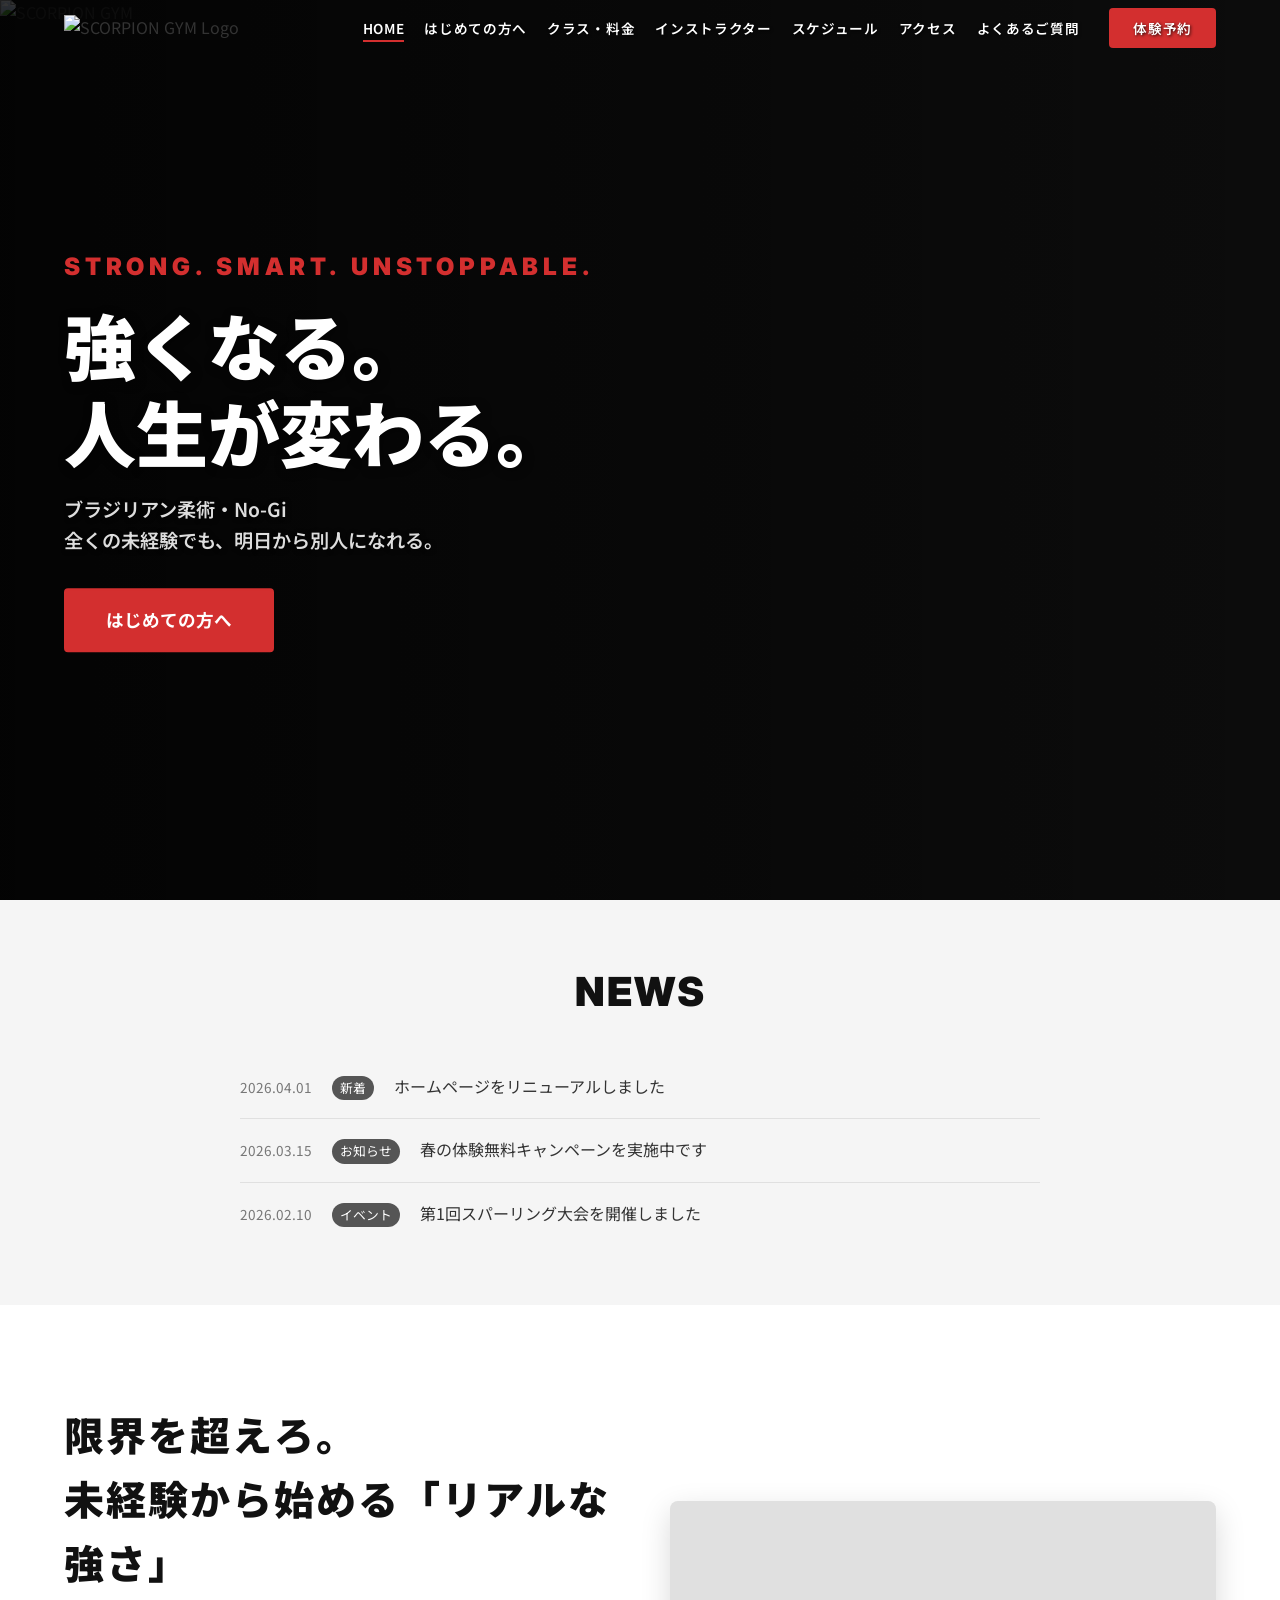
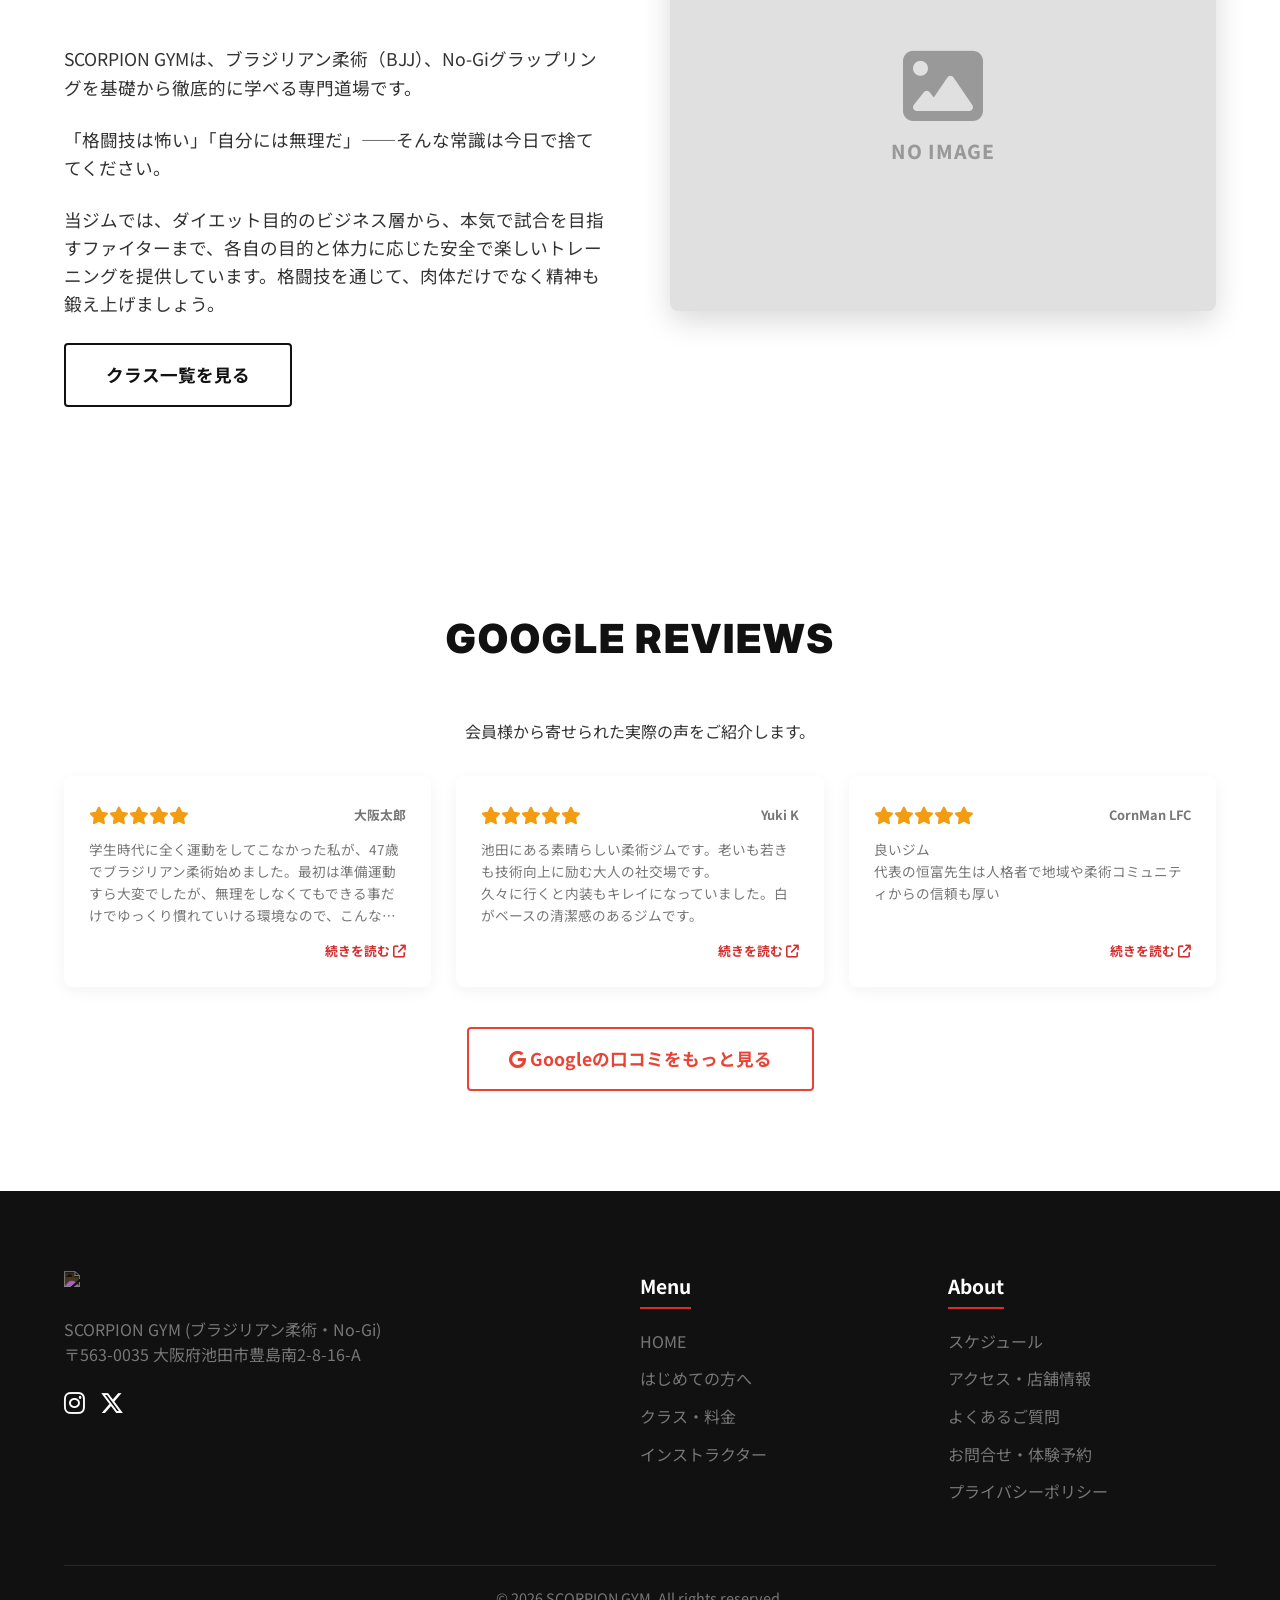
==== index.html @ a5cd8b43 "Add files via upload" ====
<!DOCTYPE html>
<html lang="ja">
<head>
  <meta charset="UTF-8">
  <meta name="viewport" content="width=device-width, initial-scale=1.0">
  <title>SCORPION GYM | 柔術・MMAジム</title>
  <meta name="description" content="強くなる、人生が変わる。ブラジリアン柔術、No-Giを基礎から学べる「SCORPION GYM」。初心者からプロ志望まで個人の目標に合わせて指導します。">
  <link rel="stylesheet" href="https://cdnjs.cloudflare.com/ajax/libs/font-awesome/6.4.0/css/all.min.css">
  <link rel="preconnect" href="https://fonts.googleapis.com">
  <link rel="preconnect" href="https://fonts.gstatic.com" crossorigin>
  <link href="https://fonts.googleapis.com/css2?family=Inter:wght@400;600;800;900&family=Noto+Sans+JP:wght@400;600;700;900&display=swap" rel="stylesheet">
  <link rel="stylesheet" href="css/style.css">
  <link rel="icon" type="image/png" href="assets/images/0405.png">
  <script type="application/ld+json">
    {
      "@context": "https://schema.org",
      "@type": "SportsActivityLocation",
      "name": "SCORPION GYM (ブラジリアン柔術・No-Gi)",
      "image": "https://example.com/assets/images/s-gym_logo.png",
      "address": {
        "@type": "PostalAddress",
        "streetAddress": "サンプル区格闘町1-2-3",
        "addressLocality": "東京",
        "addressRegion": "東京都",
        "postalCode": "100-0000",
        "addressCountry": "JP"
      },
      "telephone": "03-0000-0000",
      "url": "https://example.com"
    }
  </script>
</head>
<body>
  <div class="site-wrapper">
  <!-- Header -->
  <header class="header">
    <div class="header-inner">
      <div class="logo">
        <a href="index.html">
          <img src="assets/images/s-gym_logo.png" alt="SCORPION GYM Logo" width="180" decoding="async">
        </a>
      </div>
      
      <!-- Hamburger Menu for Mobile -->
      <button class="menu-btn" id="menu-btn" aria-label="Menu">
        <span></span>
        <span></span>
        <span></span>
      </button>

      <nav class="nav" id="global-nav">
        <ul>
          <li><a href="index.html" class="active">HOME</a></li>
          <li><a href="beginners.html">はじめての方へ</a></li>
          <li><a href="pricing.html">クラス・料金</a></li>
          <li><a href="instructors.html">インストラクター</a></li>
          <li><a href="schedule.html">スケジュール</a></li>
          <li><a href="access.html">アクセス</a></li>
          <li><a href="faq.html">よくあるご質問</a></li>
        </ul>
        <div class="nav-cta">
          <a href="contact.html" class="nav-btn">体験予約</a>
        </div>
      </nav>
    </div>
  </header>

  <main>
    <!-- Photo Slideshow MV Section -->
    <section class="video-mv">
      <div class="video-container slideshow-container" id="hero-slideshow">
        <!-- Desktop slides (5628→5629→5630) -->
        <div class="slide slide-desktop active" data-group="desktop"><img src="assets/images/IMG_5628.jpg" alt="SCORPION GYM" style="object-position: center center;"></div>
        <div class="slide slide-desktop" data-group="desktop"><img src="assets/images/IMG_5629.jpg" alt="SCORPION GYM" style="object-position: center center;"></div>
        <div class="slide slide-desktop" data-group="desktop"><img src="assets/images/IMG_5630.jpg" alt="SCORPION GYM" style="object-position: center 15%;"></div>
        <!-- Mobile slides (5623→5627→5631) -->
        <div class="slide slide-mobile" data-group="mobile" style="display:none;"><img src="assets/images/IMG_5623.jpg" alt="SCORPION GYM" style="object-position: 40% 10%;"></div>
        <div class="slide slide-mobile" data-group="mobile" style="display:none;"><img src="assets/images/IMG_5627.jpg" alt="SCORPION GYM" style="object-position: 25% center;"></div>
        <div class="slide slide-mobile" data-group="mobile" style="display:none;"><img src="assets/images/IMG_5631.jpg" alt="SCORPION GYM" style="object-position: center center;"></div>
        <div class="video-overlay"></div>
      </div>
      <div class="mv-content">
        <h1 class="catch-copy">
          <span class="en-catch">STRONG. SMART. UNSTOPPABLE.</span>
          <span class="ja-catch">強くなる。<br>人生が変わる。</span>
        </h1>
        <p class="mv-sub">ブラジリアン柔術・No-Gi<br>全くの未経験でも、明日から別人になれる。</p>
        <a href="beginners.html" class="btn btn-primary mt-4">はじめての方へ</a>
      </div>
    </section>

    <!-- NEWS Section -->
    <section class="section bg-light" style="padding: 60px 0;">
      <div class="container">
        <h2 class="section-title" style="margin-bottom: 2rem;">NEWS</h2>
        <ul style="list-style:none; padding:0; margin:0; max-width:800px; margin:0 auto;">
          <li style="display:flex; gap:20px; align-items:baseline; padding:18px 0; border-bottom:1px solid #e0e0e0;">
            <span style="font-size:0.85rem; color:var(--text-light); white-space:nowrap;">2026.04.01</span>
            <span style="font-size:0.8rem; background:#555; color:#fff; padding:2px 8px; border-radius:20px; white-space:nowrap;">新着</span>
            <span style="font-size:1rem;">ホームページをリニューアルしました</span>
          </li>
          <li style="display:flex; gap:20px; align-items:baseline; padding:18px 0; border-bottom:1px solid #e0e0e0;">
            <span style="font-size:0.85rem; color:var(--text-light); white-space:nowrap;">2026.03.15</span>
            <span style="font-size:0.8rem; background:#555; color:#fff; padding:2px 8px; border-radius:20px; white-space:nowrap;">お知らせ</span>
            <span style="font-size:1rem;">春の体験無料キャンペーンを実施中です</span>
          </li>
          <li style="display:flex; gap:20px; align-items:baseline; padding:18px 0;">
            <span style="font-size:0.85rem; color:var(--text-light); white-space:nowrap;">2026.02.10</span>
            <span style="font-size:0.8rem; background:#555; color:#fff; padding:2px 8px; border-radius:20px; white-space:nowrap;">イベント</span>
            <span style="font-size:1rem;">第1回スパーリング大会を開催しました</span>
          </li>
        </ul>
      </div>
    </section>

    <!-- Concept Intro -->
    <section class="section concept-section">
      <div class="container fade-in">
        <div class="concept-grid">
          <div class="concept-text">
            <h2 class="section-title left-align">限界を超えろ。<br>未経験から始める「リアルな強さ」</h2>
            <p>SCORPION GYMは、ブラジリアン柔術（BJJ）、No-Giグラップリングを基礎から徹底的に学べる専門道場です。</p>
            <p>「格闘技は怖い」「自分には無理だ」——そんな常識は今日で捨ててください。</p>
            <p>当ジムでは、ダイエット目的のビジネス層から、本気で試合を目指すファイターまで、各自の目的と体力に応じた安全で楽しいトレーニングを提供しています。格闘技を通じて、肉体だけでなく精神も鍛え上げましょう。</p>
            <a href="pricing.html" class="btn btn-outline">クラス一覧を見る</a>
          </div>
          <div class="concept-image" style="background: #e0e0e0; display:flex; align-items:center; justify-content:center; border-radius:8px; box-shadow: 0 10px 30px rgba(0,0,0,0.15); aspect-ratio: 4/3; width: 100%;">
            <div style="text-align: center; color: #999;">
              <i class="fa-solid fa-image" style="font-size: 5rem; margin-bottom: 10px;"></i>
              <div style="font-weight: 800; font-size: 1.2rem; letter-spacing: 1px;">NO IMAGE</div>
            </div>
          </div>
        </div>
      </div>
    </section>

    <!-- Google Reviews Section -->
    <section class="section reviews-section">
      <div class="container">
        <h2 class="section-title">Google Reviews</h2>
        <p class="text-center mb-4">会員様から寄せられた実際の声をご紹介します。</p>
        <div class="concept-grid" style="grid-template-columns: repeat(auto-fit, minmax(min(100%, 300px), 1fr)); gap: 25px; align-items: stretch;">
          <!-- Review 1 -->
          <a href="https://maps.app.goo.gl/jAo8jnWEx617fCaH7" target="_blank" style="text-decoration:none; color:inherit; display:block; transition:transform 0.3s;" onmouseover="this.style.transform='translateY(-5px)'" onmouseout="this.style.transform='translateY(0)'">
            <div style="background:var(--white); padding:25px; border-radius:8px; box-shadow:0 4px 15px rgba(0,0,0,0.05); text-align:left; display:flex; flex-direction:column; height:100%; box-sizing:border-box;">
              <div style="display:flex; justify-content:space-between; align-items:center; margin-bottom:10px;">
                <div style="color:#f39c12; font-size:1.1rem;"><i class="fa-solid fa-star"></i><i class="fa-solid fa-star"></i><i class="fa-solid fa-star"></i><i class="fa-solid fa-star"></i><i class="fa-solid fa-star"></i></div>
                <div style="font-size:0.8rem; color:var(--text-light); font-weight:bold;">大阪太郎</div>
              </div>
              <p style="font-size:0.85rem; color:var(--text-light); line-height:1.6; flex-grow:1; display:-webkit-box; -webkit-line-clamp:4; -webkit-box-orient:vertical; overflow:hidden;">学生時代に全く運動をしてこなかった私が、47歳でブラジリアン柔術始めました。最初は準備運動すら大変でしたが、無理をしなくてもできる事だけでゆっくり慣れていける環境なので、こんな私でも今では練習回数100回を超えました。<br>格闘技ジムなのに代表も先生も気さくで怖いと感じる事が無かったし、人見知りの私は先輩会員さんが話しかけてくれるのが本当に嬉しいです。<br>今では体脂肪率21%→14%と体型も変わってきたのを実感してます。家から無理なく通える距離にお住まいなら本当におすすめします。</p>
              <div style="font-size:0.8rem; color:var(--primary); font-weight:bold; margin-top:15px; text-align:right;">続きを読む <i class="fa-solid fa-arrow-up-right-from-square"></i></div>
            </div>
          </a>
          <!-- Review 2 -->
          <a href="https://maps.app.goo.gl/9hp6faAi1ZvsUs576" target="_blank" style="text-decoration:none; color:inherit; display:block; transition:transform 0.3s;" onmouseover="this.style.transform='translateY(-5px)'" onmouseout="this.style.transform='translateY(0)'">
            <div style="background:var(--white); padding:25px; border-radius:8px; box-shadow:0 4px 15px rgba(0,0,0,0.05); text-align:left; display:flex; flex-direction:column; height:100%; box-sizing:border-box;">
              <div style="display:flex; justify-content:space-between; align-items:center; margin-bottom:10px;">
                <div style="color:#f39c12; font-size:1.1rem;"><i class="fa-solid fa-star"></i><i class="fa-solid fa-star"></i><i class="fa-solid fa-star"></i><i class="fa-solid fa-star"></i><i class="fa-solid fa-star"></i></div>
                <div style="font-size:0.8rem; color:var(--text-light); font-weight:bold;">Yuki K</div>
              </div>
              <p style="font-size:0.85rem; color:var(--text-light); line-height:1.6; flex-grow:1; display:-webkit-box; -webkit-line-clamp:4; -webkit-box-orient:vertical; overflow:hidden;">池田にある素晴らしい柔術ジムです。老いも若きも技術向上に励む大人の社交場です。<br>久々に行くと内装もキレイになっていました。白がベースの清潔感のあるジムです。</p>
              <div style="font-size:0.8rem; color:var(--primary); font-weight:bold; margin-top:15px; text-align:right;">続きを読む <i class="fa-solid fa-arrow-up-right-from-square"></i></div>
            </div>
          </a>
          <!-- Review 3 -->
          <a href="https://maps.app.goo.gl/uZrKiVzerCdT4aRe8" target="_blank" style="text-decoration:none; color:inherit; display:block; transition:transform 0.3s;" onmouseover="this.style.transform='translateY(-5px)'" onmouseout="this.style.transform='translateY(0)'">
            <div style="background:var(--white); padding:25px; border-radius:8px; box-shadow:0 4px 15px rgba(0,0,0,0.05); text-align:left; display:flex; flex-direction:column; height:100%; box-sizing:border-box;">
              <div style="display:flex; justify-content:space-between; align-items:center; margin-bottom:10px;">
                <div style="color:#f39c12; font-size:1.1rem;"><i class="fa-solid fa-star"></i><i class="fa-solid fa-star"></i><i class="fa-solid fa-star"></i><i class="fa-solid fa-star"></i><i class="fa-solid fa-star"></i></div>
                <div style="font-size:0.8rem; color:var(--text-light); font-weight:bold;">CornMan LFC</div>
              </div>
              <p style="font-size:0.85rem; color:var(--text-light); line-height:1.6; flex-grow:1; display:-webkit-box; -webkit-line-clamp:4; -webkit-box-orient:vertical; overflow:hidden;">良いジム<br>代表の恒富先生は人格者で地域や柔術コミュニティからの信頼も厚い</p>
              <div style="font-size:0.8rem; color:var(--primary); font-weight:bold; margin-top:15px; text-align:right;">続きを読む <i class="fa-solid fa-arrow-up-right-from-square"></i></div>
            </div>
          </a>
        </div>
        <div class="text-center" style="margin-top:40px;">
          <a href="https://www.google.com/maps/place/%E3%82%B9%E3%82%B3%E3%83%BC%E3%83%94%E3%82%AA%E3%83%B3%E3%82%B8%E3%83%A0+%E3%83%96%E3%83%A9%E3%82%B8%E3%83%AA%E3%82%A2%E3%83%B3%E6%9F%94%E8%A1%93/@34.8036964,135.44088,14.5z/data=!4m8!3m7!1s0x6000f0ed6f7a8f17:0x86854675d44d7da8!8m2!3d34.8029753!4d135.4294736!9m1!1b1!16s%2Fg%2F11c58s69gn?entry=ttu&g_ep=EgoyMDI2MDQwMS4wIKXMDSoASAFQAw%3D%3D" target="_blank" class="btn btn-outline" style="border-color:#ea4335; color:#ea4335;">
            <i class="fa-brands fa-google"></i> Googleの口コミをもっと見る
          </a>
        </div>
      </div>
    </section>

  </main>

  <!-- Sticky CTA (Mobile Default, visible on scroll) -->
  <div class="sticky-cta" id="sticky-cta">
    <a href="https://lin.ee/NJgvO7W" class="cta-btn btn-line"><i class="fa-brands fa-line"></i> LINE相談</a>
    <a href="contact.html#reserve" class="cta-btn btn-reserve"><i class="fa-regular fa-calendar-check"></i> 体験予約</a>
  </div>

  <footer class="footer">
    <div class="container">
      <div class="footer-grid">
        <div class="footer-info">
          <img src="assets/images/s-gym_logo.png" alt="SCORPION GYM" width="250" class="footer-logo">
          <p>SCORPION GYM (ブラジリアン柔術・No-Gi)<br>〒563-0035 大阪府池田市豊島南2-8-16-A</p>
          <div class="sns-links">
            <a href="https://www.instagram.com/scorpion_gym" target="_blank"><i class="fa-brands fa-instagram"></i></a>
            <a href="#"><i class="fa-brands fa-x-twitter"></i></a>
          </div>
        </div>
        <div class="footer-links">
          <h3>Menu</h3>
          <ul>
            <li><a href="index.html">HOME</a></li>
            <li><a href="beginners.html">はじめての方へ</a></li>
            <li><a href="pricing.html">クラス・料金</a></li>
            <li><a href="instructors.html">インストラクター</a></li>
          </ul>
        </div>
        <div class="footer-links">
          <h3>About</h3>
          <ul>
            <li><a href="schedule.html">スケジュール</a></li>
            <li><a href="access.html">アクセス・店舗情報</a></li>
            <li><a href="faq.html">よくあるご質問</a></li>
            <li><a href="contact.html">お問合せ・体験予約</a></li>
            <li><a href="privacy.html">プライバシーポリシー</a></li>
          </ul>
        </div>
      </div>
      <div class="footer-bottom">
        <p>&copy; 2026 SCORPION GYM. All rights reserved.</p>
      </div>
    </div>
  </footer>
  </div><!-- end site-wrapper -->

  <script src="js/script.js"></script>
</body>
</html>
---- css/style.css ----
:root {
  --primary: #d32f2f; /* Deep Red for MMA/Combative vibe */
  --black: #111111;
  --dark-gray: #222222;
  --white: #ffffff;
  --gray: #f5f5f5;
  --text: #333333;
  --text-light: #777777;
  --font-base: 'Noto Sans JP', 'Inter', sans-serif;
  --font-heading: 'Inter', 'Noto Sans JP', sans-serif;
  --overlay-dark: rgba(17, 17, 17, 0.7);
  --header-height: 80px;
}

html, body {
  overflow-x: hidden;
  width: 100%;
  -webkit-text-size-adjust: 100%;
}

*, *::before, *::after {
  box-sizing: border-box;
}

body, h1, h2, h3, h4, p, ul, li, figure {
  margin: 0;
  padding: 0;
}

body {
  font-family: var(--font-base);
  color: var(--text);
  background-color: var(--white);
  line-height: 1.6;
  overflow-x: hidden;
}

ul { list-style: none; }
a { text-decoration: none; color: inherit; transition: color 0.3s ease; }

img, video {
  max-width: 100%;
  height: auto;
  display: block;
}

.container {
  width: 90%;
  max-width: 1200px;
  margin: 0 auto;
}

.section {
  padding: 100px 0;
}

.bg-light { background-color: var(--gray); }
.bg-dark { background-color: var(--black); color: var(--white); }

.text-center { text-align: center; }
.mb-4 { margin-bottom: 2rem; }
.mt-4 { margin-top: 2rem; }

.section-title {
  text-align: center;
  font-family: var(--font-heading);
  font-size: clamp(2rem, 4vw, 2.5rem);
  font-weight: 900;
  letter-spacing: 0.05em;
  margin-bottom: 3rem;
  text-transform: uppercase;
  color: var(--black);
}

.section-title.left-align { text-align: left; }
.bg-dark .section-title { color: var(--white); }

/* Buttons */
.btn {
  display: inline-block;
  padding: 16px 40px;
  font-weight: 700;
  border-radius: 4px;
  text-align: center;
  cursor: pointer;
  transition: all 0.3s ease;
  font-size: 1.1rem;
}

.btn-primary {
  background-color: var(--primary);
  color: var(--white);
  border: 2px solid var(--primary);
}
.btn-primary:hover {
  background-color: transparent;
  color: var(--primary);
}

.btn-outline {
  background-color: transparent;
  color: var(--black);
  border: 2px solid var(--black);
}
.btn-outline:hover {
  background-color: var(--black);
  color: var(--white);
}

/* Header & Navigation */
.header {
  position: fixed;
  top: 0;
  left: 0;
  width: 100%;
  z-index: 1000;
  transition: background-color 0.4s ease, padding 0.4s ease;
  padding: 15px 0;
}

.header.scrolled {
  background-color: rgba(17, 17, 17, 0.95);
  backdrop-filter: blur(10px);
  padding: 10px 0;
  border-bottom: 1px solid rgba(255,255,255,0.1);
}

.header-inner {
  display: flex;
  justify-content: space-between;
  align-items: center;
  width: 90%;
  max-width: 1400px;
  margin: 0 auto;
}

/* Base Nav (Desktop) */
.nav {
  display: flex;
  align-items: center;
  gap: 30px;
}

.nav ul {
  display: flex;
  gap: 20px;
  align-items: center;
}

.nav a {
  color: var(--white);
  font-weight: 600;
  font-size: 0.85rem;
  letter-spacing: 0.05em;
  position: relative;
}

.nav a::after {
  content: '';
  position: absolute;
  left: 0;
  bottom: -4px;
  width: 0%;
  height: 2px;
  background-color: var(--primary);
  transition: width 0.3s ease;
}

.nav a:hover::after, .nav a.active::after {
  width: 100%;
}

.header:not(.scrolled) .nav a {
  text-shadow: 1px 1px 3px rgba(0,0,0,0.8);
}

.nav-btn {
  background-color: var(--primary);
  color: var(--white) !important;
  padding: 10px 24px;
  border-radius: 4px;
  font-weight: 700;
  transition: background-color 0.3s ease;
}
.nav-btn:hover { background-color: #b71c1c; }
.nav-btn::after { display: none !important; }

/* Hamburger Menu styles for mobile */
.menu-btn {
  display: none;
  background: none;
  border: none;
  cursor: pointer;
  width: 30px;
  height: 20px;
  position: relative;
  z-index: 1010;
  flex-shrink: 0;
}
.menu-btn span {
  display: block;
  position: absolute;
  width: 100%;
  height: 2px;
  background-color: var(--white);
  transition: all 0.3s ease;
}
.menu-btn span:nth-child(1) { top: 0; }
.menu-btn span:nth-child(2) { top: 9px; }
.menu-btn span:nth-child(3) { bottom: 0; }
.menu-btn.open span:nth-child(1) { transform: translateY(9px) rotate(45deg); }
.menu-btn.open span:nth-child(2) { opacity: 0; }
.menu-btn.open span:nth-child(3) { transform: translateY(-9px) rotate(-45deg); }

/* Pages padding for subpages */
body > main {
  padding-top: 0;
}
body.sub-page > main {
  padding-top: 0;
}
body.sub-page .header {
  background-color: var(--black);
}

/* Video MV Section */
.video-mv {
  position: relative;
  height: 100vh;
  min-height: 600px;
  overflow: hidden;
  background-color: var(--black);
}

.video-container {
  position: absolute;
  top: 0;
  left: 0;
  width: 100%;
  height: 100%;
}

.video-container video {
  width: 100%;
  height: 100%;
  object-fit: cover;
  opacity: 0.8;
  pointer-events: none;
}

/* Slideshow styles */
.slideshow-container {
  position: absolute;
  top: 0; left: 0;
  width: 100%; height: 100%;
}
.slideshow-container .video-overlay {
  z-index: 2;
}
.slide {
  position: absolute;
  top: 0; left: 0;
  width: 100%; height: 100%;
  opacity: 0;
  transition: opacity 3s ease;
  z-index: 1;
}
.slide.active {
  opacity: 1;
}
.slide img {
  width: 100%;
  height: 100%;
  object-fit: cover;
  object-position: center;
  display: block;
}

/* Hide native video controls */
.video-container video::-webkit-media-controls,
.video-container video::-webkit-media-controls-start-playback-button {
  display: none !important;
  -webkit-appearance: none;
}

.video-overlay {
  position: absolute;
  top: 0;
  left: 0;
  width: 100%;
  height: 100%;
  background: linear-gradient(to right, rgba(0,0,0,0.8) 0%, rgba(0,0,0,0.3) 100%);
}

.mv-content {
  position: absolute;
  top: 50%;
  left: 5%;
  width: 90%;
  transform: translateY(-50%);
  z-index: 10;
  max-width: 800px;
}

.catch-copy {
  display: flex;
  flex-direction: column;
  gap: 15px;
  margin-bottom: 20px;
}

.en-catch {
  color: var(--primary);
  font-family: var(--font-heading);
  font-weight: 900;
  font-size: clamp(1rem, 3vw, 1.5rem);
  letter-spacing: 0.2em;
}

.ja-catch {
  color: var(--white);
  font-size: clamp(2.5rem, 6vw, 4.5rem);
  font-weight: 900;
  line-height: 1.2;
  text-shadow: 2px 2px 10px rgba(0,0,0,0.5);
}

.mv-sub {
  color: #dddddd;
  font-size: clamp(1rem, 2vw, 1.2rem);
  font-weight: 600;
  text-shadow: 1px 1px 5px rgba(0,0,0,0.8);
}

/* Concept Section grid */
.concept-grid {
  display: grid;
  grid-template-columns: 1fr 1fr;
  gap: 60px;
  align-items: center;
}

.concept-text p {
  margin-bottom: 1.5rem;
  font-size: 1.1rem;
}

.concept-image img {
  border-radius: 8px;
  box-shadow: 20px 20px 0 var(--black);
}

/* Instagram Base (retained and refined) */
.instagram-grid {
  display: grid;
  grid-template-columns: repeat(3, 1fr);
  gap: 20px;
}
.ig-item {
  position: relative;
  border-radius: 12px;
  overflow: hidden;
  box-shadow: 0 4px 15px rgba(0,0,0,0.05);
  aspect-ratio: 1 / 1;
  display: block;
}
.ig-item img {
  width: 100%;
  height: 100%;
  object-fit: cover;
  transition: transform 0.3s ease;
}
.ig-overlay {
  position: absolute;
  top: 0; left: 0; width: 100%; height: 100%;
  background: rgba(0,0,0,0.7);
  color: var(--white);
  display: flex; flex-direction: column; justify-content: center; align-items: center;
  opacity: 0; transition: opacity 0.3s ease; padding: 20px; text-align: center;
}
.ig-item:hover img { transform: scale(1.05); }
.ig-item:hover .ig-overlay { opacity: 1; }
.ig-likes { font-size: 1.2rem; font-weight: bold; margin-bottom: 10px; }
.ig-likes i { color: #ed4956; margin-right: 5px; }
.ig-text {
  font-size: 0.9rem;
  display: -webkit-box;
  -webkit-line-clamp: 3;
  line-clamp: 3;
  -webkit-box-orient: vertical;  
  overflow: hidden;
}

/* Sticky CTA */
.sticky-cta {
  position: fixed;
  bottom: 20px;
  left: 50%;
  transform: translateX(-50%) translateY(100px);
  width: 90%;
  max-width: 400px;
  display: flex;
  gap: 15px;
  z-index: 999;
  opacity: 0;
  transition: all 0.4s cubic-bezier(0.175, 0.885, 0.32, 1.275);
  pointer-events: none;
}
.sticky-cta.is-visible {
  transform: translateX(-50%) translateY(0);
  opacity: 1;
  pointer-events: auto;
}
.cta-btn {
  flex: 1; display: flex; justify-content: center; align-items: center; gap: 8px;
  padding: 15px 0; border-radius: 50px; font-weight: bold; color: var(--white) !important;
  backdrop-filter: blur(10px); -webkit-backdrop-filter: blur(10px);
  box-shadow: 0 8px 32px rgba(0,0,0,0.15); border: 1px solid rgba(255,255,255,0.2);
}
.btn-line { background-color: rgba(6, 199, 85, 0.85); }
.btn-reserve { background-color: rgba(211, 47, 47, 0.85); }

/* Footer */
.footer {
  background-color: var(--black);
  color: var(--white);
  padding: 80px 0 20px;
}
.footer-grid {
  display: grid;
  grid-template-columns: 2fr 1fr 1fr;
  gap: 40px;
  margin-bottom: 60px;
}
.footer-logo { 
  margin-bottom: 20px; 
  filter: invert(1); 
  mix-blend-mode: screen; 
}
.footer-info p { color: var(--text-light); margin-bottom: 15px; }
.sns-links { display: flex; gap: 15px; }
.sns-links a { font-size: 1.5rem; color: var(--white); }
.sns-links a:hover { color: var(--primary); }
.footer-links h3 { font-size: 1.2rem; margin-bottom: 20px; border-bottom: 2px solid var(--primary); display: inline-block; padding-bottom: 5px; }
.footer-links ul { display: flex; flex-direction: column; gap: 12px; }
.footer-links a { color: var(--text-light); }
.footer-links a:hover { color: var(--white); }
.footer-bottom { text-align: center; color: var(--text-light); border-top: 1px solid rgba(255,255,255,0.1); padding-top: 20px; font-size: 0.9rem; }

/* Responsive Overrides */
@media (max-width: 992px) {
  .concept-grid { grid-template-columns: 1fr; }
  .concept-image img { box-shadow: 10px 10px 0 var(--black); }
  .footer-grid { grid-template-columns: 1fr; }
}

.site-wrapper {
  overflow: hidden;
  width: 100%;
  max-width: 100vw;
  position: relative;
}

@media (max-width: 768px) {
  .btn { 
    padding: 12px 20px; 
    font-size: 1rem; 
    width: 100%; 
  }
  .header { padding: 15px 0; }
  .menu-btn { display: block; }
  
  .nav {
    position: fixed;
    top: 0; left: 0; width: 100%; height: 100vh;
    background-color: rgba(17, 17, 17, 0.98);
    flex-direction: column;
    justify-content: center;
    align-items: center;
    gap: 40px;
    padding-bottom: 80px; /* Visually pushes the menu center upwards */
    transform: translateY(-100%);
    transition: transform 0.4s ease;
  }
  .nav.open { transform: translateY(0); }
  .nav ul { flex-direction: column; gap: 30px; text-align: center; }
  .nav a { font-size: 1.2rem; }
  
  .instagram-grid {
    grid-template-columns: repeat(2, 1fr);
    display: flex; overflow-x: auto; scroll-snap-type: x mandatory; padding-bottom: 20px;
    width: 100%;
  }
  .ig-item { flex: 0 0 calc(70% - 10px); scroll-snap-align: start; }
}

@media (min-width: 1069px) {
  .menu-btn { display: none; }
}

@media (min-width: 769px) {
  .sticky-cta { display: none; }
}

/* Utility / Subpage bases */
.page-header {
  background-color: var(--black);
  color: var(--white);
  padding: 160px 0 60px;
  text-align: center;
}
.page-title {
  font-family: var(--font-heading);
  font-size: clamp(1.4rem, 5vw, 3rem);
  font-weight: 900;
  letter-spacing: 0.05em;
  word-break: break-word;
  hyphens: auto;
}
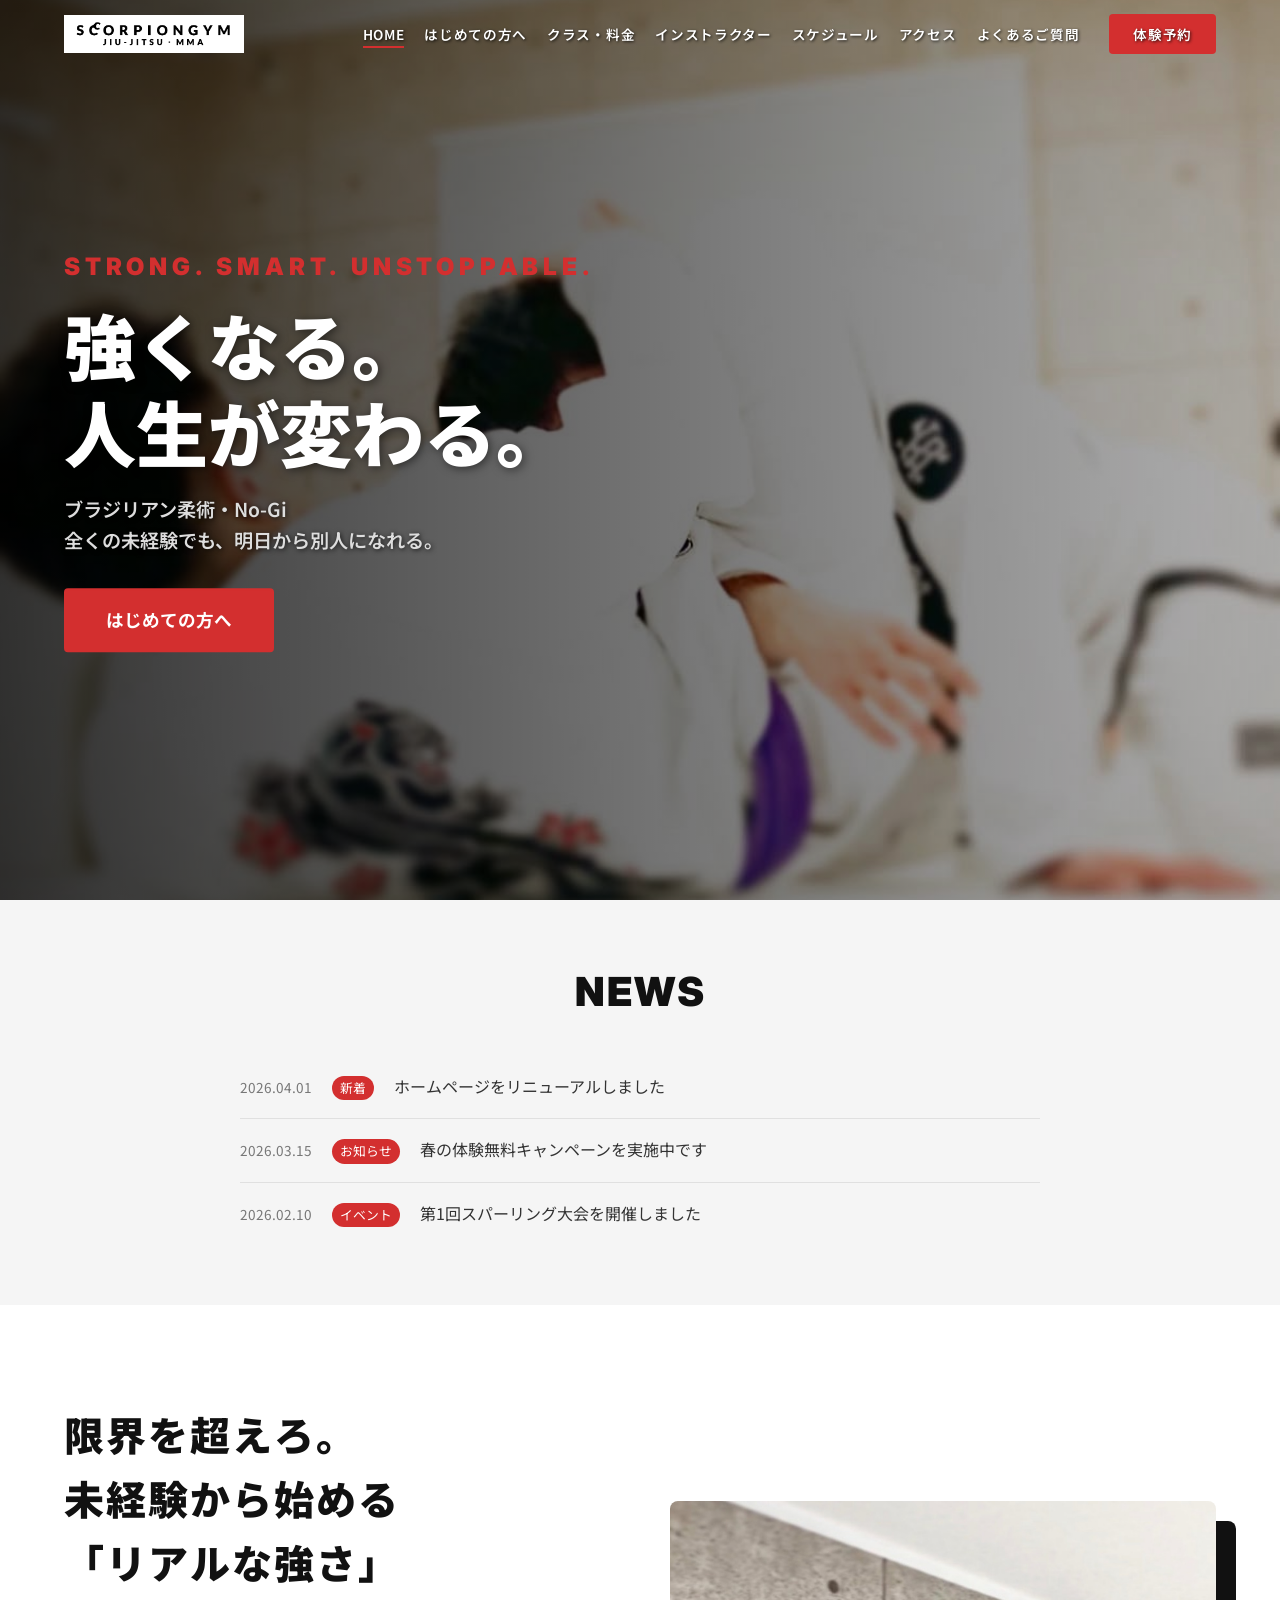
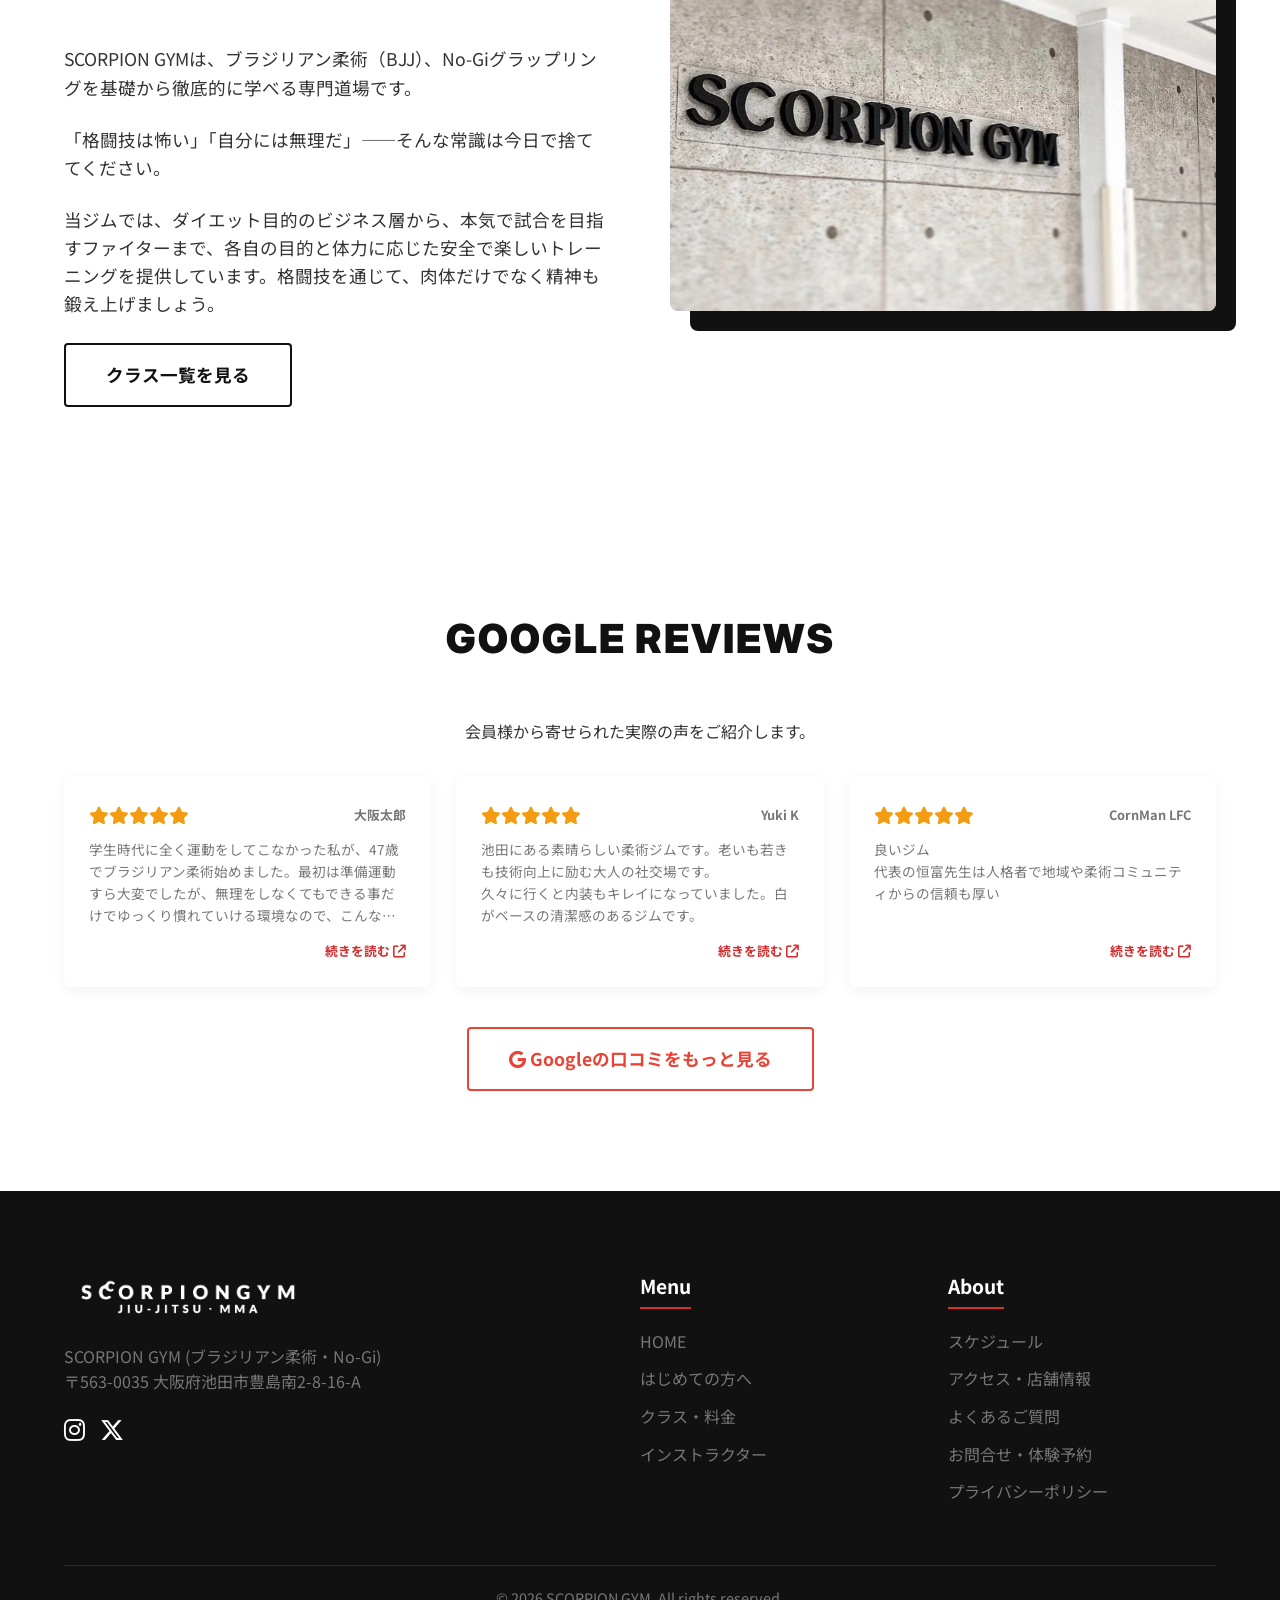
==== commit 4fd1a869: "Add files via upload" ====
--- a/index.html
+++ b/index.html
@@ -96,17 +96,17 @@
         <ul style="list-style:none; padding:0; margin:0; max-width:800px; margin:0 auto;">
           <li style="display:flex; gap:20px; align-items:baseline; padding:18px 0; border-bottom:1px solid #e0e0e0;">
             <span style="font-size:0.85rem; color:var(--text-light); white-space:nowrap;">2026.04.01</span>
-            <span style="font-size:0.8rem; background:#555; color:#fff; padding:2px 8px; border-radius:20px; white-space:nowrap;">新着</span>
+            <span style="font-size:0.8rem; background:var(--primary); color:#fff; padding:2px 8px; border-radius:20px; white-space:nowrap;">新着</span>
             <span style="font-size:1rem;">ホームページをリニューアルしました</span>
           </li>
           <li style="display:flex; gap:20px; align-items:baseline; padding:18px 0; border-bottom:1px solid #e0e0e0;">
             <span style="font-size:0.85rem; color:var(--text-light); white-space:nowrap;">2026.03.15</span>
-            <span style="font-size:0.8rem; background:#555; color:#fff; padding:2px 8px; border-radius:20px; white-space:nowrap;">お知らせ</span>
+            <span style="font-size:0.8rem; background:var(--primary); color:#fff; padding:2px 8px; border-radius:20px; white-space:nowrap;">お知らせ</span>
             <span style="font-size:1rem;">春の体験無料キャンペーンを実施中です</span>
           </li>
           <li style="display:flex; gap:20px; align-items:baseline; padding:18px 0;">
             <span style="font-size:0.85rem; color:var(--text-light); white-space:nowrap;">2026.02.10</span>
-            <span style="font-size:0.8rem; background:#555; color:#fff; padding:2px 8px; border-radius:20px; white-space:nowrap;">イベント</span>
+            <span style="font-size:0.8rem; background:var(--primary); color:#fff; padding:2px 8px; border-radius:20px; white-space:nowrap;">イベント</span>
             <span style="font-size:1rem;">第1回スパーリング大会を開催しました</span>
           </li>
         </ul>
@@ -118,17 +118,14 @@
       <div class="container fade-in">
         <div class="concept-grid">
           <div class="concept-text">
-            <h2 class="section-title left-align">限界を超えろ。<br>未経験から始める「リアルな強さ」</h2>
+            <h2 class="section-title left-align">限界を超えろ。<br>未経験から始める<br>「リアルな強さ」</h2>
             <p>SCORPION GYMは、ブラジリアン柔術（BJJ）、No-Giグラップリングを基礎から徹底的に学べる専門道場です。</p>
             <p>「格闘技は怖い」「自分には無理だ」——そんな常識は今日で捨ててください。</p>
             <p>当ジムでは、ダイエット目的のビジネス層から、本気で試合を目指すファイターまで、各自の目的と体力に応じた安全で楽しいトレーニングを提供しています。格闘技を通じて、肉体だけでなく精神も鍛え上げましょう。</p>
             <a href="pricing.html" class="btn btn-outline">クラス一覧を見る</a>
           </div>
-          <div class="concept-image" style="background: #e0e0e0; display:flex; align-items:center; justify-content:center; border-radius:8px; box-shadow: 0 10px 30px rgba(0,0,0,0.15); aspect-ratio: 4/3; width: 100%;">
-            <div style="text-align: center; color: #999;">
-              <i class="fa-solid fa-image" style="font-size: 5rem; margin-bottom: 10px;"></i>
-              <div style="font-weight: 800; font-size: 1.2rem; letter-spacing: 1px;">NO IMAGE</div>
-            </div>
+          <div class="concept-image">
+            <img src="assets/images/scorpion_sign.jpg" alt="SCORPION GYM エントランス" style="width:100%; border-radius:8px; box-shadow: 20px 20px 0 var(--black); object-fit:cover; aspect-ratio: 4/3;">
           </div>
         </div>
       </div>
@@ -186,7 +183,7 @@
 
   <!-- Sticky CTA (Mobile Default, visible on scroll) -->
   <div class="sticky-cta" id="sticky-cta">
-    <a href="https://lin.ee/NJgvO7W" class="cta-btn btn-line"><i class="fa-brands fa-line"></i> LINE相談</a>
+    <a href="https://lin.ee/6nmk39m" class="cta-btn btn-line"><i class="fa-brands fa-line"></i> LINE相談</a>
     <a href="contact.html#reserve" class="cta-btn btn-reserve"><i class="fa-regular fa-calendar-check"></i> 体験予約</a>
   </div>
 
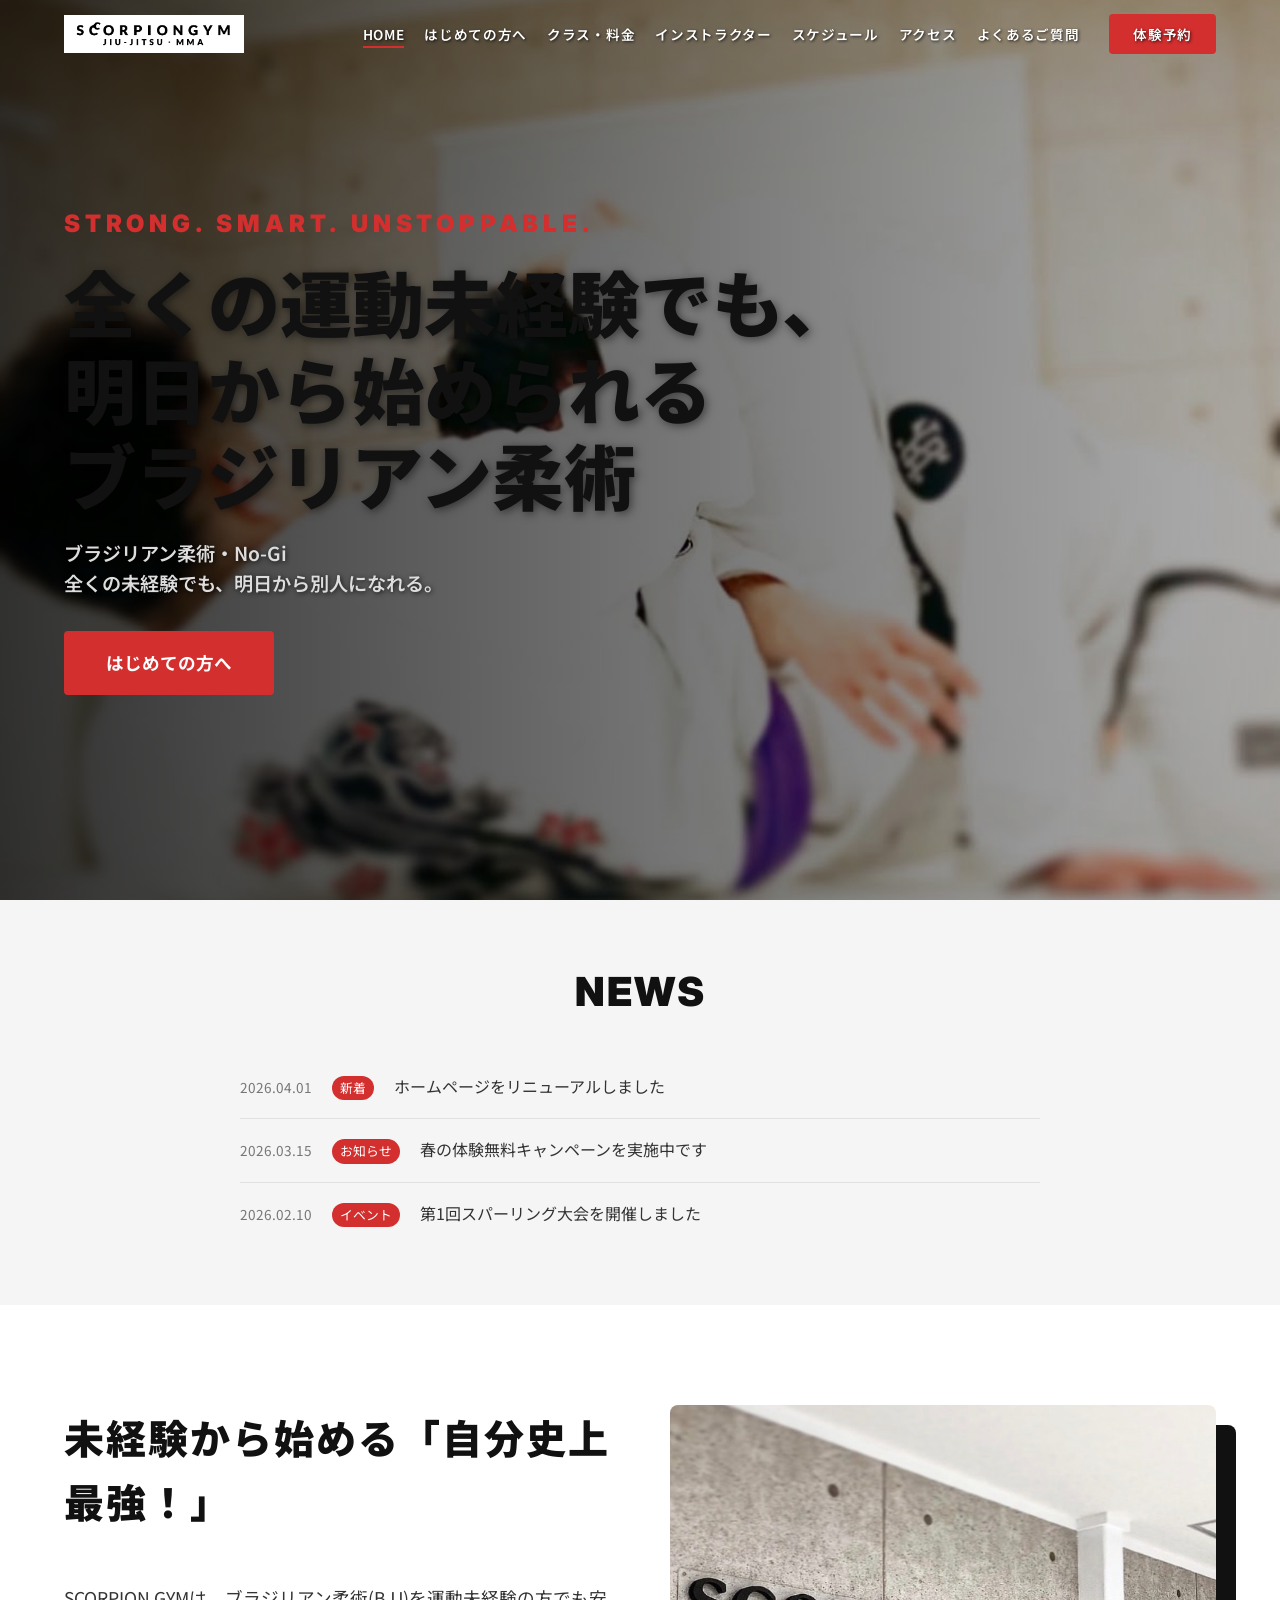
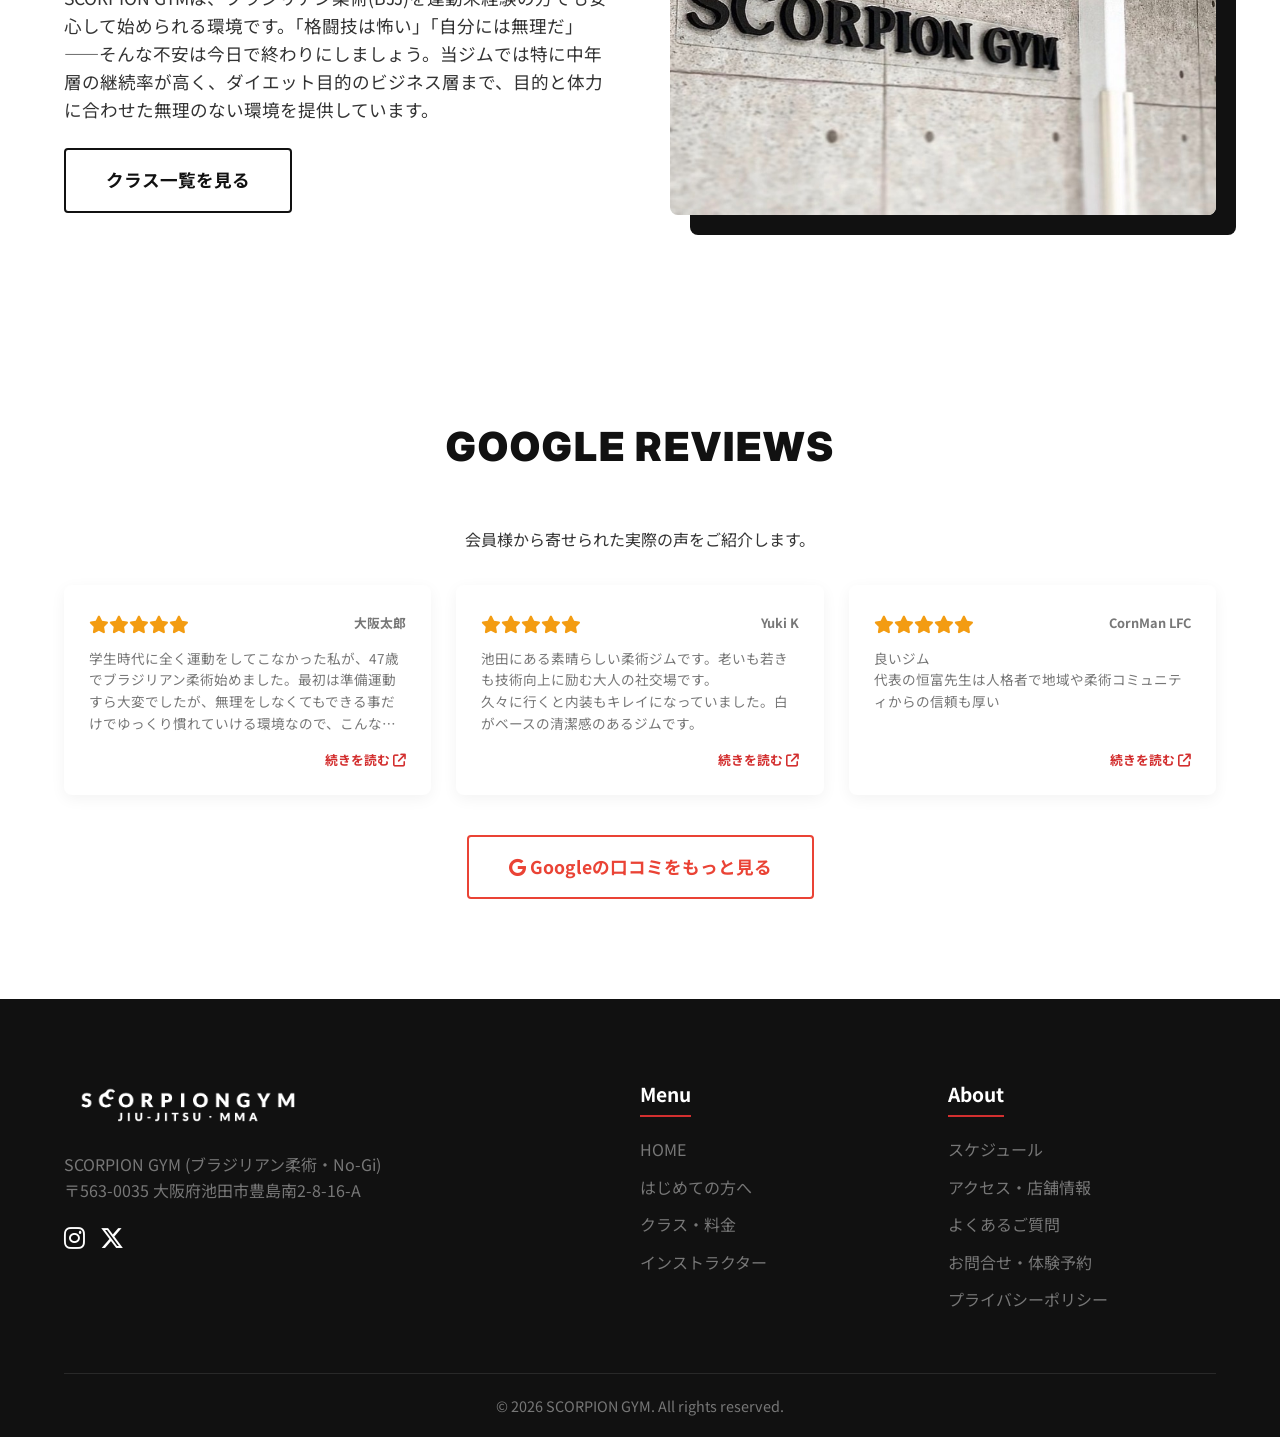
==== commit e9528ea7: "content: トップ・はじめての方へ・クラス料金ページの文章を更新" ====
--- a/index.html
+++ b/index.html
@@ -82,7 +82,7 @@
       <div class="mv-content">
         <h1 class="catch-copy">
           <span class="en-catch">STRONG. SMART. UNSTOPPABLE.</span>
-          <span class="ja-catch">強くなる。<br>人生が変わる。</span>
+          <span class="ja-catch" style="color: var(--black)">全くの運動未経験でも、明日から始められる<br>ブラジリアン柔術</span>
         </h1>
         <p class="mv-sub">ブラジリアン柔術・No-Gi<br>全くの未経験でも、明日から別人になれる。</p>
         <a href="beginners.html" class="btn btn-primary mt-4">はじめての方へ</a>
@@ -118,10 +118,8 @@
       <div class="container fade-in">
         <div class="concept-grid">
           <div class="concept-text">
-            <h2 class="section-title left-align">限界を超えろ。<br>未経験から始める<br>「リアルな強さ」</h2>
-            <p>SCORPION GYMは、ブラジリアン柔術（BJJ）、No-Giグラップリングを基礎から徹底的に学べる専門道場です。</p>
-            <p>「格闘技は怖い」「自分には無理だ」——そんな常識は今日で捨ててください。</p>
-            <p>当ジムでは、ダイエット目的のビジネス層から、本気で試合を目指すファイターまで、各自の目的と体力に応じた安全で楽しいトレーニングを提供しています。格闘技を通じて、肉体だけでなく精神も鍛え上げましょう。</p>
+            <h2 class="section-title left-align">未経験から始める「自分史上最強！」</h2>
+            <p>SCORPION GYMは、ブラジリアン柔術(BJJ)を運動未経験の方でも安心して始められる環境です。「格闘技は怖い」「自分には無理だ」——そんな不安は今日で終わりにしましょう。当ジムでは特に中年層の継続率が高く、ダイエット目的のビジネス層まで、目的と体力に合わせた無理のない環境を提供しています。</p>
             <a href="pricing.html" class="btn btn-outline">クラス一覧を見る</a>
           </div>
           <div class="concept-image">
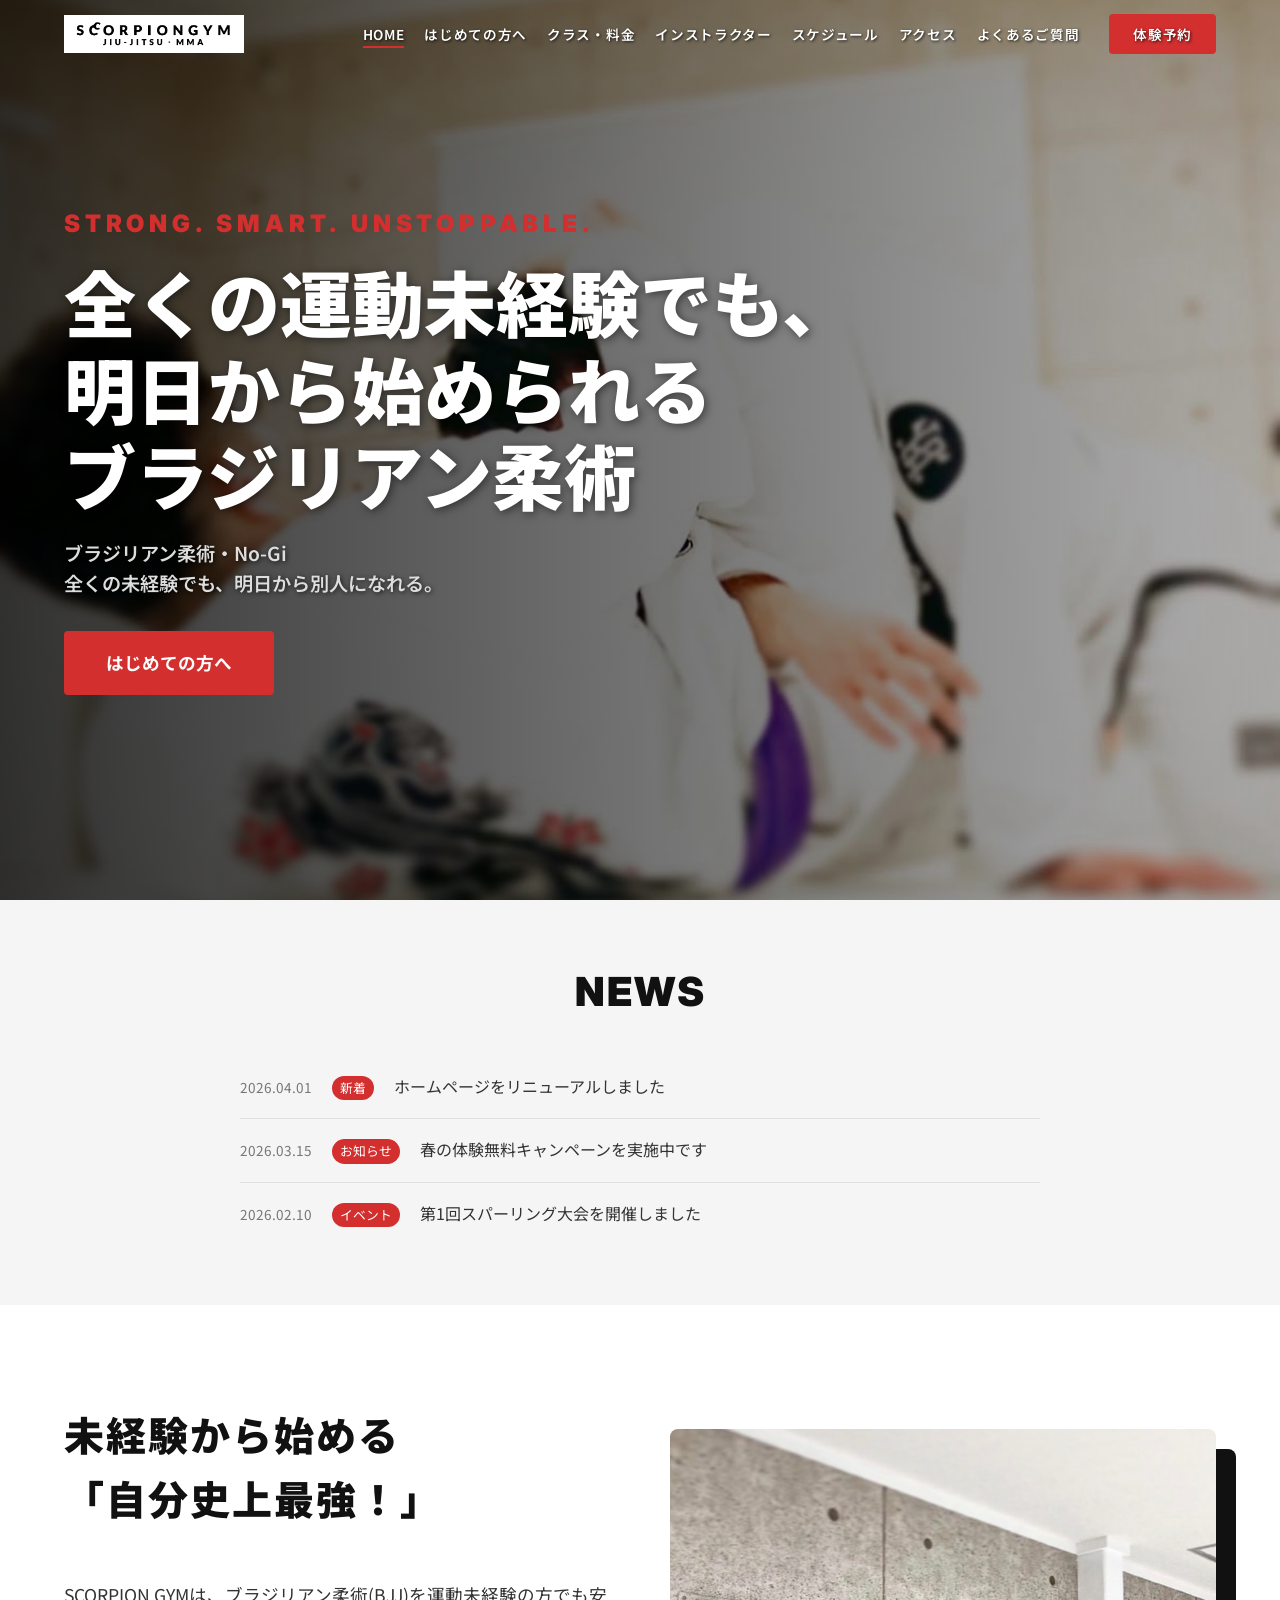
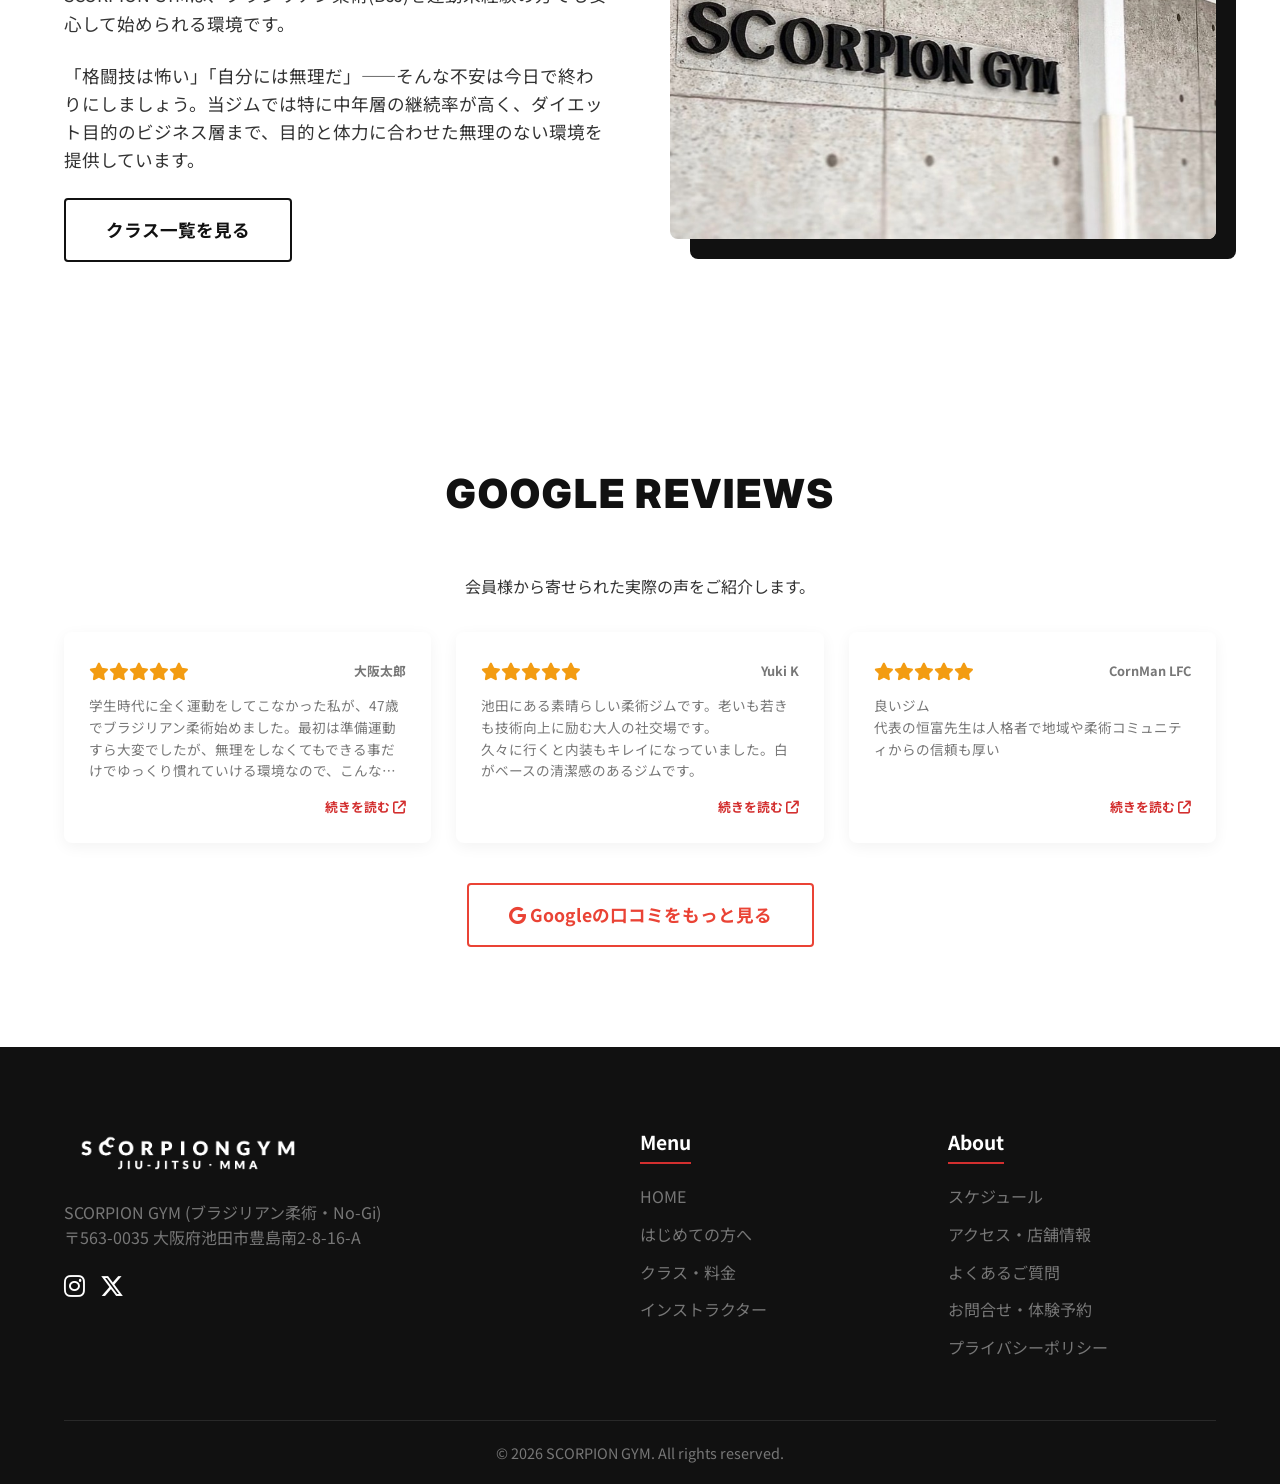
==== commit ea9e83d0: "fix: クラス説明・体験の流れ・はじめての方へ・トップページコピー更新" ====
--- a/index.html
+++ b/index.html
@@ -82,7 +82,7 @@
       <div class="mv-content">
         <h1 class="catch-copy">
           <span class="en-catch">STRONG. SMART. UNSTOPPABLE.</span>
-          <span class="ja-catch" style="color: var(--black)">全くの運動未経験でも、明日から始められる<br>ブラジリアン柔術</span>
+          <span class="ja-catch">全くの運動未経験でも、<br>明日から始められる<br>ブラジリアン柔術</span>
         </h1>
         <p class="mv-sub">ブラジリアン柔術・No-Gi<br>全くの未経験でも、明日から別人になれる。</p>
         <a href="beginners.html" class="btn btn-primary mt-4">はじめての方へ</a>
@@ -118,8 +118,9 @@
       <div class="container fade-in">
         <div class="concept-grid">
           <div class="concept-text">
-            <h2 class="section-title left-align">未経験から始める「自分史上最強！」</h2>
-            <p>SCORPION GYMは、ブラジリアン柔術(BJJ)を運動未経験の方でも安心して始められる環境です。「格闘技は怖い」「自分には無理だ」——そんな不安は今日で終わりにしましょう。当ジムでは特に中年層の継続率が高く、ダイエット目的のビジネス層まで、目的と体力に合わせた無理のない環境を提供しています。</p>
+            <h2 class="section-title left-align">未経験から始める<br>「自分史上最強！」</h2>
+            <p>SCORPION GYMは、ブラジリアン柔術(BJJ)を運動未経験の方でも安心して始められる環境です。</p>
+            <p>「格闘技は怖い」「自分には無理だ」——そんな不安は今日で終わりにしましょう。当ジムでは特に中年層の継続率が高く、ダイエット目的のビジネス層まで、目的と体力に合わせた無理のない環境を提供しています。</p>
             <a href="pricing.html" class="btn btn-outline">クラス一覧を見る</a>
           </div>
           <div class="concept-image">
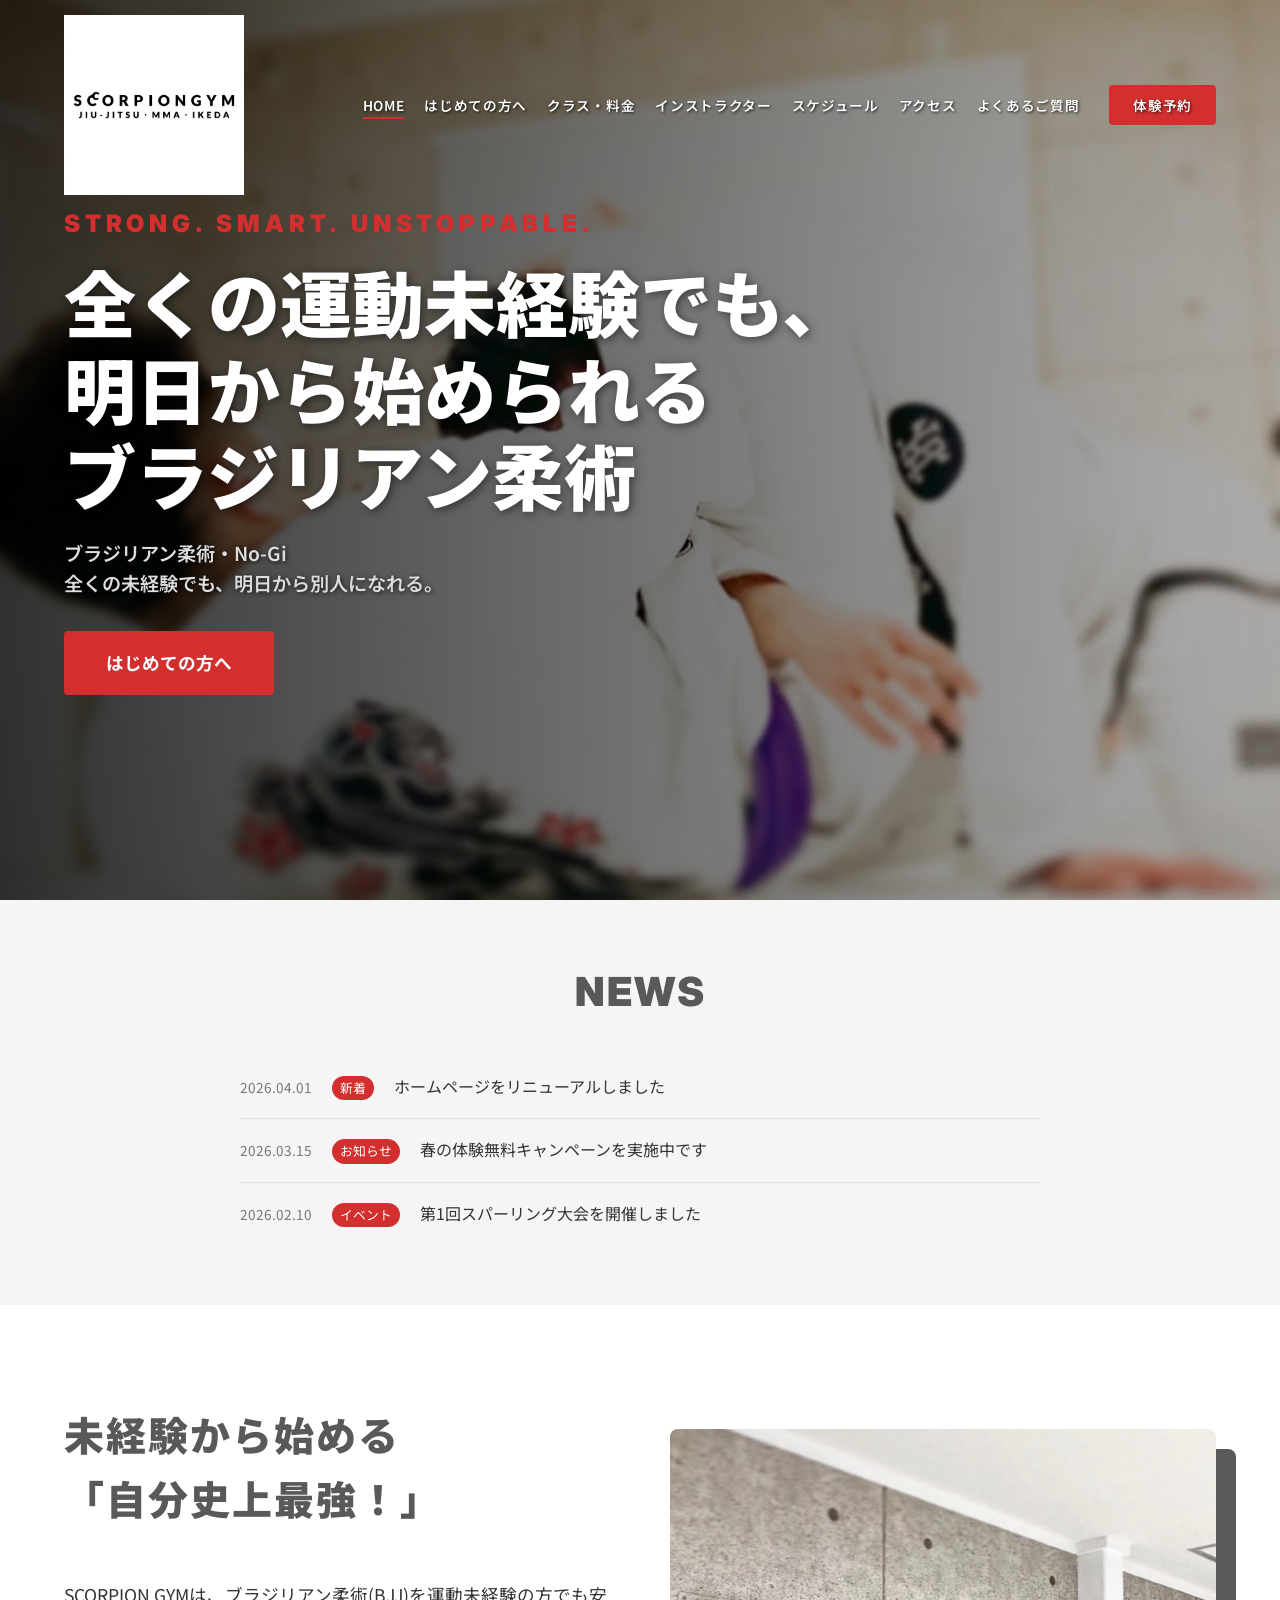
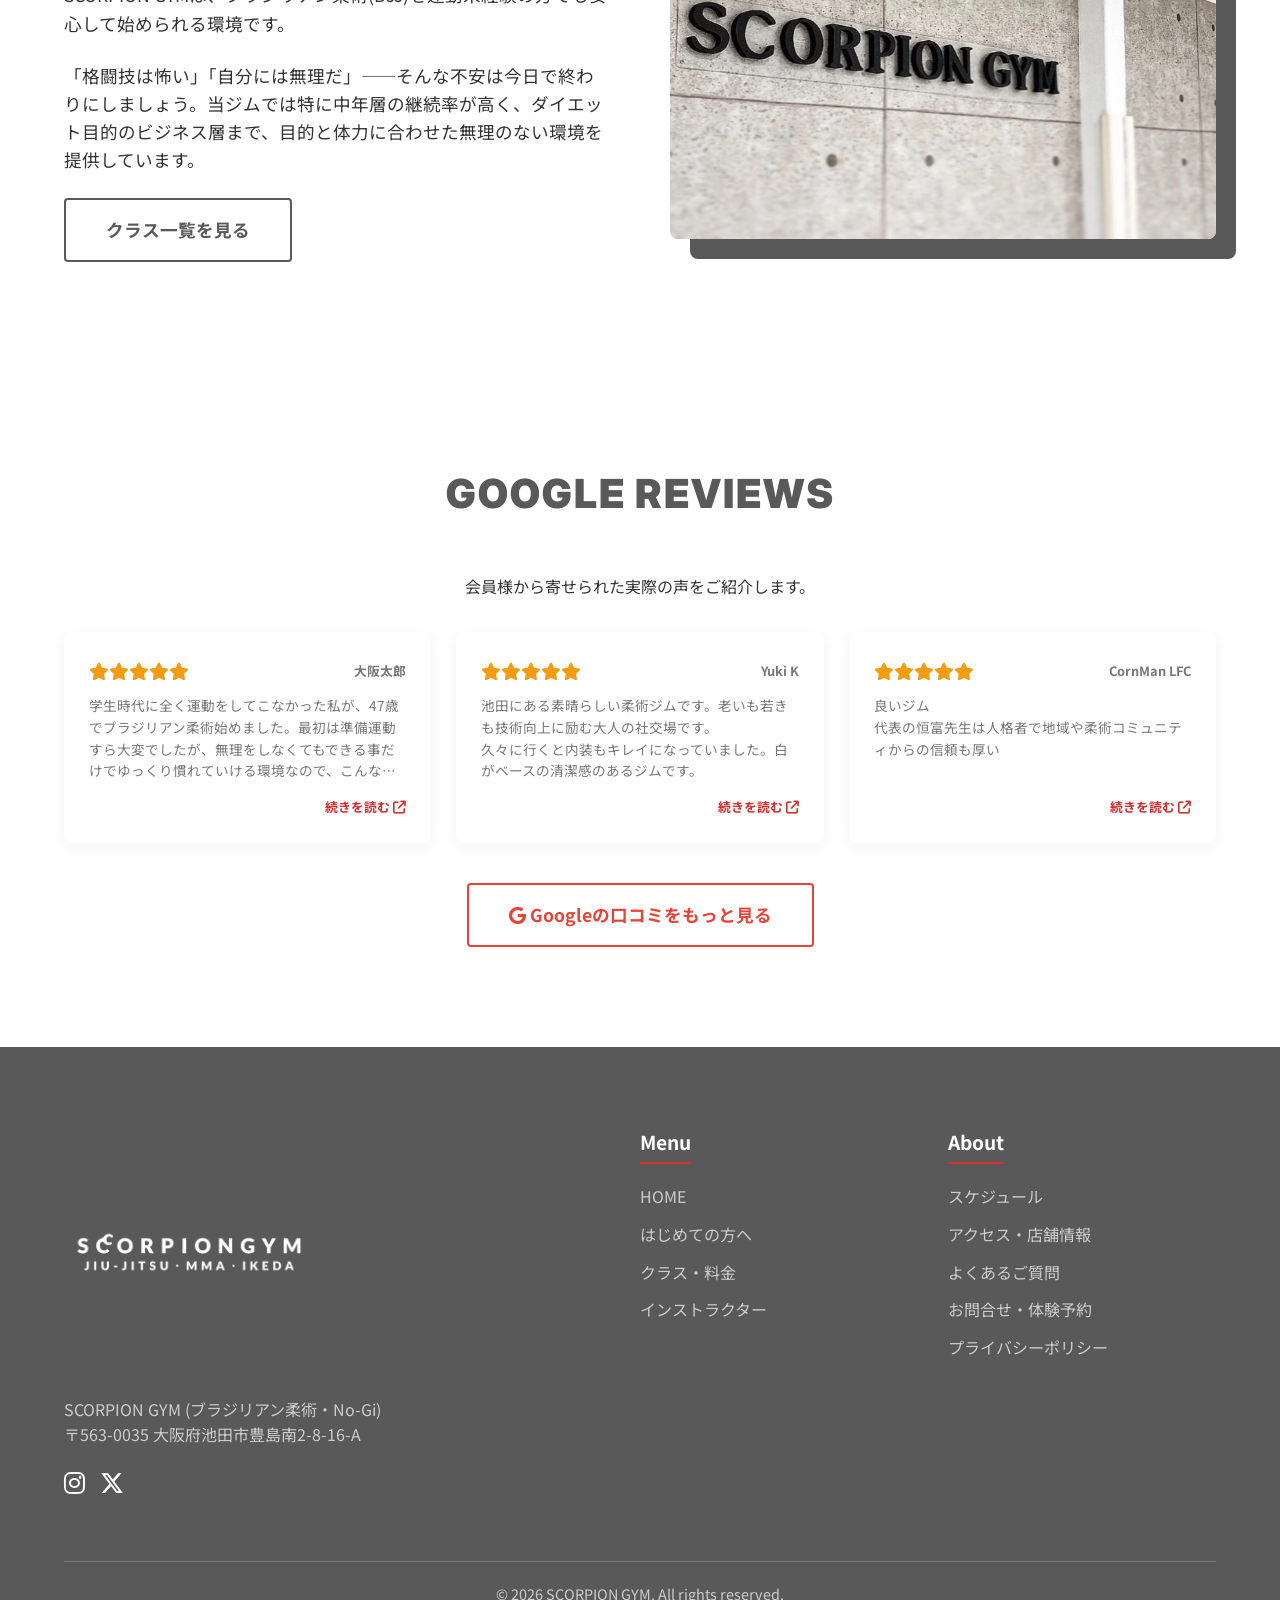
==== commit f1002b1d: "feat: IKEDAを追加した新ロゴに全ページ更新" ====
--- a/index.html
+++ b/index.html
@@ -16,7 +16,7 @@
       "@context": "https://schema.org",
       "@type": "SportsActivityLocation",
       "name": "SCORPION GYM (ブラジリアン柔術・No-Gi)",
-      "image": "https://example.com/assets/images/s-gym_logo.png",
+      "image": "https://example.com/assets/images/s-gym_logo_ikeda.png",
       "address": {
         "@type": "PostalAddress",
         "streetAddress": "サンプル区格闘町1-2-3",
@@ -37,7 +37,7 @@
     <div class="header-inner">
       <div class="logo">
         <a href="index.html">
-          <img src="assets/images/s-gym_logo.png" alt="SCORPION GYM Logo" width="180" decoding="async">
+          <img src="assets/images/s-gym_logo_ikeda.png" alt="SCORPION GYM Logo" width="180" decoding="async">
         </a>
       </div>
       
@@ -190,7 +190,7 @@
     <div class="container">
       <div class="footer-grid">
         <div class="footer-info">
-          <img src="assets/images/s-gym_logo.png" alt="SCORPION GYM" width="250" class="footer-logo">
+          <img src="assets/images/s-gym_logo_ikeda.png" alt="SCORPION GYM" width="250" class="footer-logo">
           <p>SCORPION GYM (ブラジリアン柔術・No-Gi)<br>〒563-0035 大阪府池田市豊島南2-8-16-A</p>
           <div class="sns-links">
             <a href="https://www.instagram.com/scorpion_gym" target="_blank"><i class="fa-brands fa-instagram"></i></a>
--- a/css/style.css
+++ b/css/style.css
@@ -1,14 +1,14 @@
 :root {
   --primary: #d32f2f; /* Deep Red for MMA/Combative vibe */
-  --black: #111111;
-  --dark-gray: #222222;
+  --black: #595959;
+  --dark-gray: #404040;
   --white: #ffffff;
   --gray: #f5f5f5;
   --text: #333333;
   --text-light: #777777;
   --font-base: 'Noto Sans JP', 'Inter', sans-serif;
   --font-heading: 'Inter', 'Noto Sans JP', sans-serif;
-  --overlay-dark: rgba(17, 17, 17, 0.7);
+  --overlay-dark: rgba(89, 89, 89, 0.7);
   --header-height: 80px;
 }
 
@@ -119,7 +119,7 @@
 }
 
 .header.scrolled {
-  background-color: rgba(17, 17, 17, 0.95);
+  background-color: rgba(89, 89, 89, 0.95);
   backdrop-filter: blur(10px);
   padding: 10px 0;
   border-bottom: 1px solid rgba(255,255,255,0.1);
@@ -347,7 +347,7 @@
 
 .concept-image img {
   border-radius: 8px;
-  box-shadow: 20px 20px 0 var(--black);
+  box-shadow: 10px 10px 0 var(--black);
 }
 
 /* Instagram Base (retained and refined) */
@@ -437,20 +437,20 @@
   filter: invert(1); 
   mix-blend-mode: screen; 
 }
-.footer-info p { color: var(--text-light); margin-bottom: 15px; }
+.footer-info p { color: #cccccc; margin-bottom: 15px; }
 .sns-links { display: flex; gap: 15px; }
 .sns-links a { font-size: 1.5rem; color: var(--white); }
 .sns-links a:hover { color: var(--primary); }
 .footer-links h3 { font-size: 1.2rem; margin-bottom: 20px; border-bottom: 2px solid var(--primary); display: inline-block; padding-bottom: 5px; }
 .footer-links ul { display: flex; flex-direction: column; gap: 12px; }
-.footer-links a { color: var(--text-light); }
+.footer-links a { color: #cccccc; }
 .footer-links a:hover { color: var(--white); }
-.footer-bottom { text-align: center; color: var(--text-light); border-top: 1px solid rgba(255,255,255,0.1); padding-top: 20px; font-size: 0.9rem; }
+.footer-bottom { text-align: center; color: #cccccc; border-top: 1px solid rgba(255,255,255,0.2); padding-top: 20px; font-size: 0.9rem; }
 
 /* Responsive Overrides */
 @media (max-width: 992px) {
   .concept-grid { grid-template-columns: 1fr; }
-  .concept-image img { box-shadow: 10px 10px 0 var(--black); }
+  .concept-image img { box-shadow: 6px 6px 0 var(--black); }
   .footer-grid { grid-template-columns: 1fr; }
 }
 
@@ -473,7 +473,7 @@
   .nav {
     position: fixed;
     top: 0; left: 0; width: 100%; height: 100vh;
-    background-color: rgba(17, 17, 17, 0.98);
+    background-color: rgba(89, 89, 89, 0.98);
     flex-direction: column;
     justify-content: center;
     align-items: center;
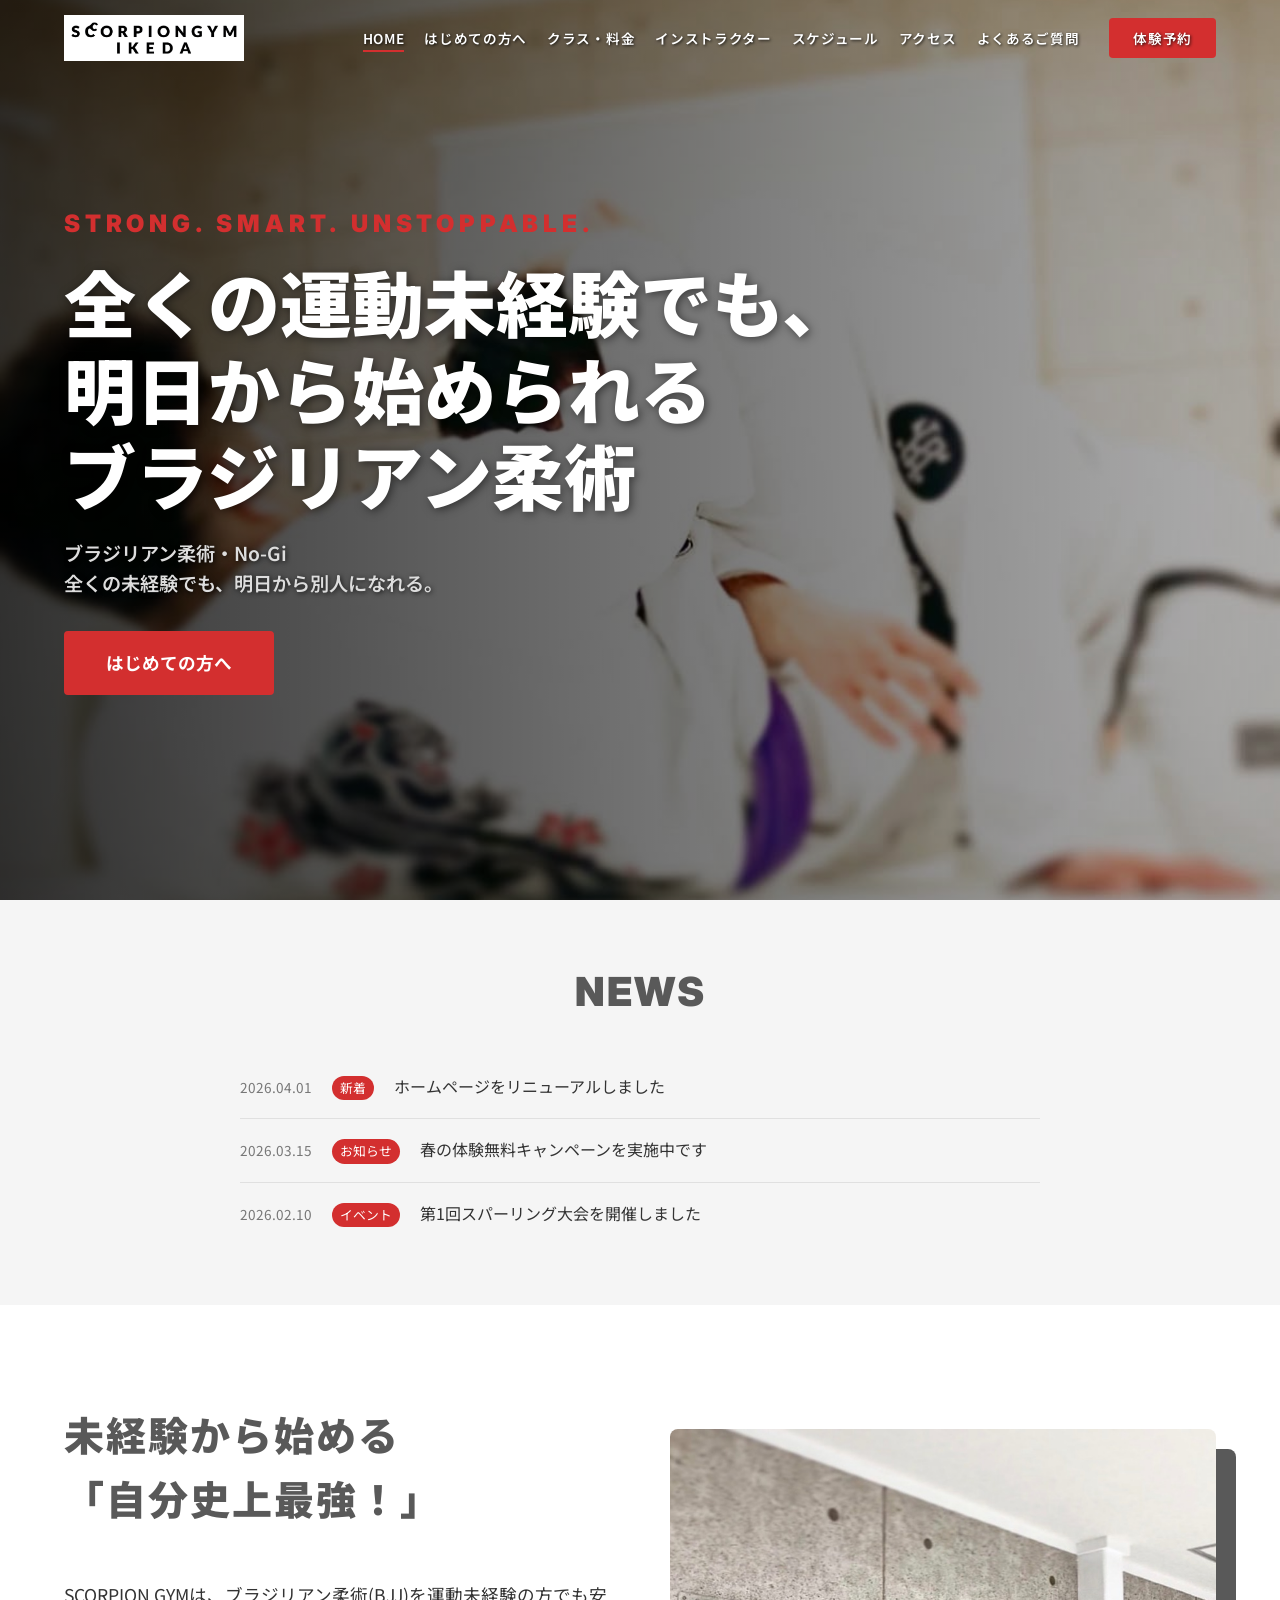
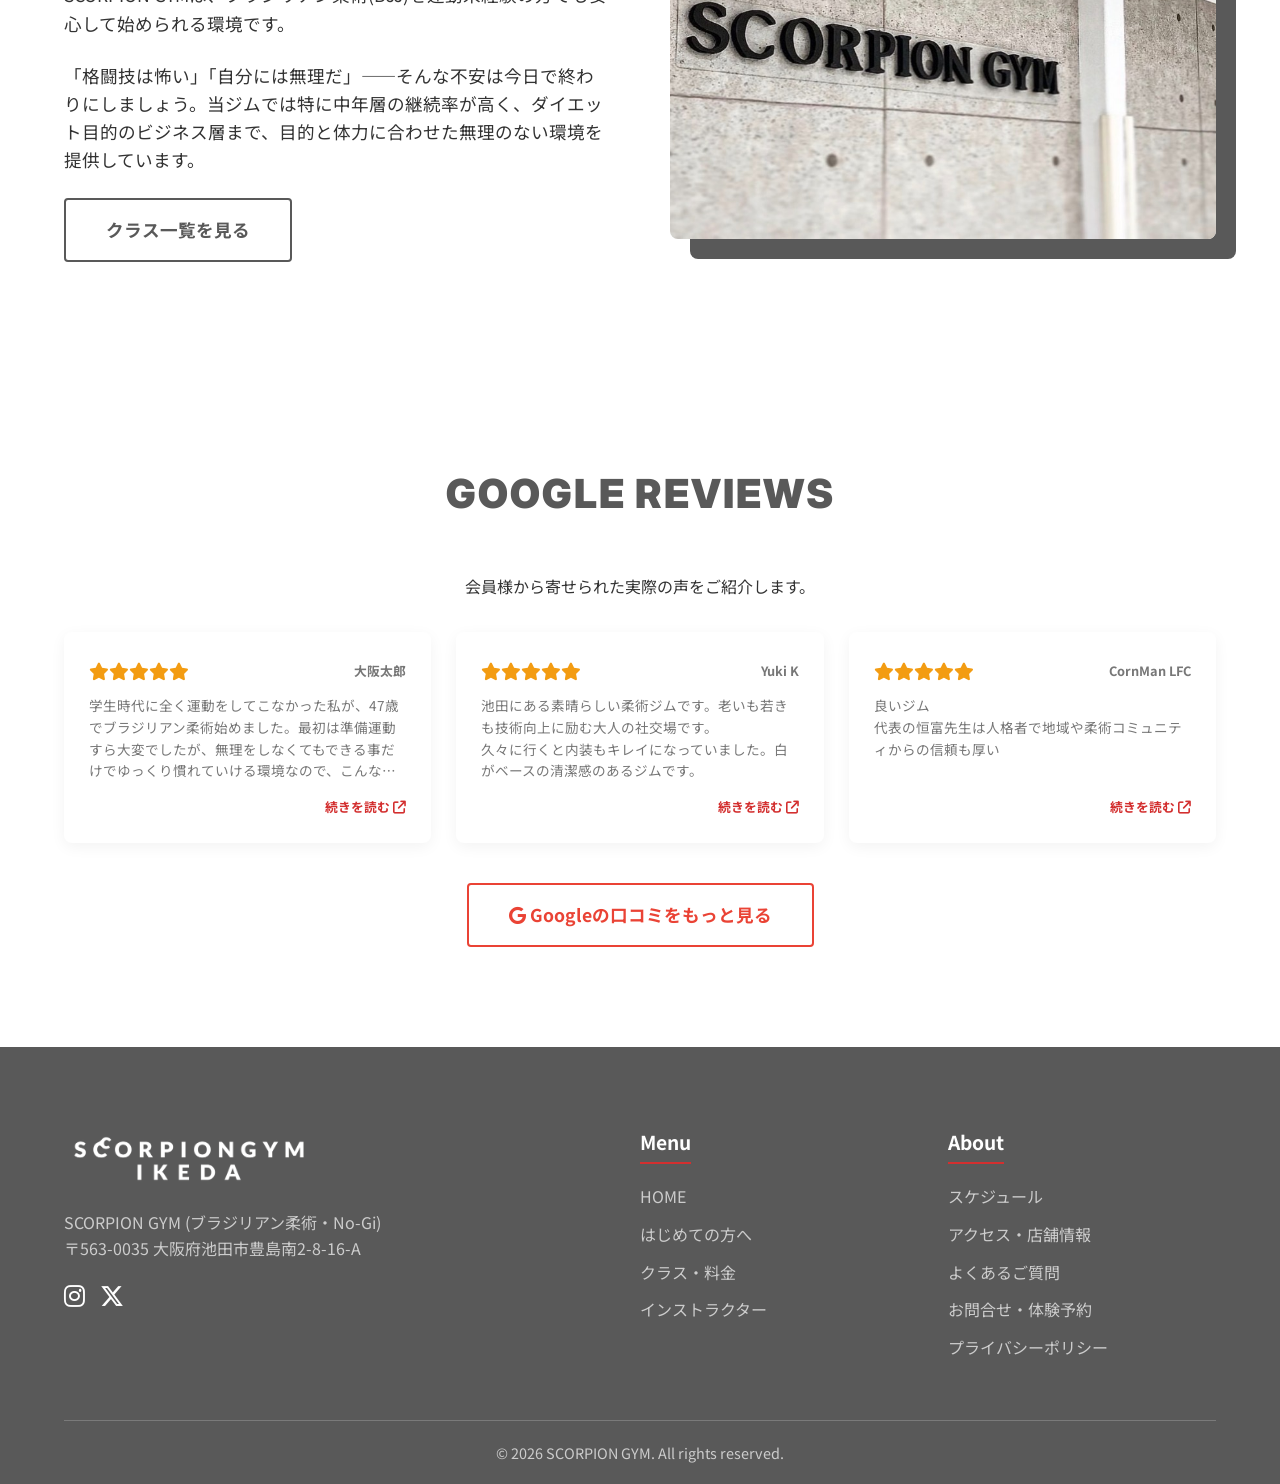
==== commit ca54df4e: "fix: スマホのみキャッチコピーを3行に改行（全くの運動／未経験でも、）" ====
--- a/index.html
+++ b/index.html
@@ -82,7 +82,7 @@
       <div class="mv-content">
         <h1 class="catch-copy">
           <span class="en-catch">STRONG. SMART. UNSTOPPABLE.</span>
-          <span class="ja-catch">全くの運動未経験でも、<br>明日から始められる<br>ブラジリアン柔術</span>
+          <span class="ja-catch">全くの運動<br class="sp-br">未経験でも、<br class="sp-br">明日から始められる<br>ブラジリアン柔術</span>
         </h1>
         <p class="mv-sub">ブラジリアン柔術・No-Gi<br>全くの未経験でも、明日から別人になれる。</p>
         <a href="beginners.html" class="btn btn-primary mt-4">はじめての方へ</a>
--- a/css/style.css
+++ b/css/style.css
@@ -500,6 +500,7 @@
 
 @media (min-width: 769px) {
   .sticky-cta { display: none; }
+  .sp-br { display: none; }
 }
 
 /* Utility / Subpage bases */
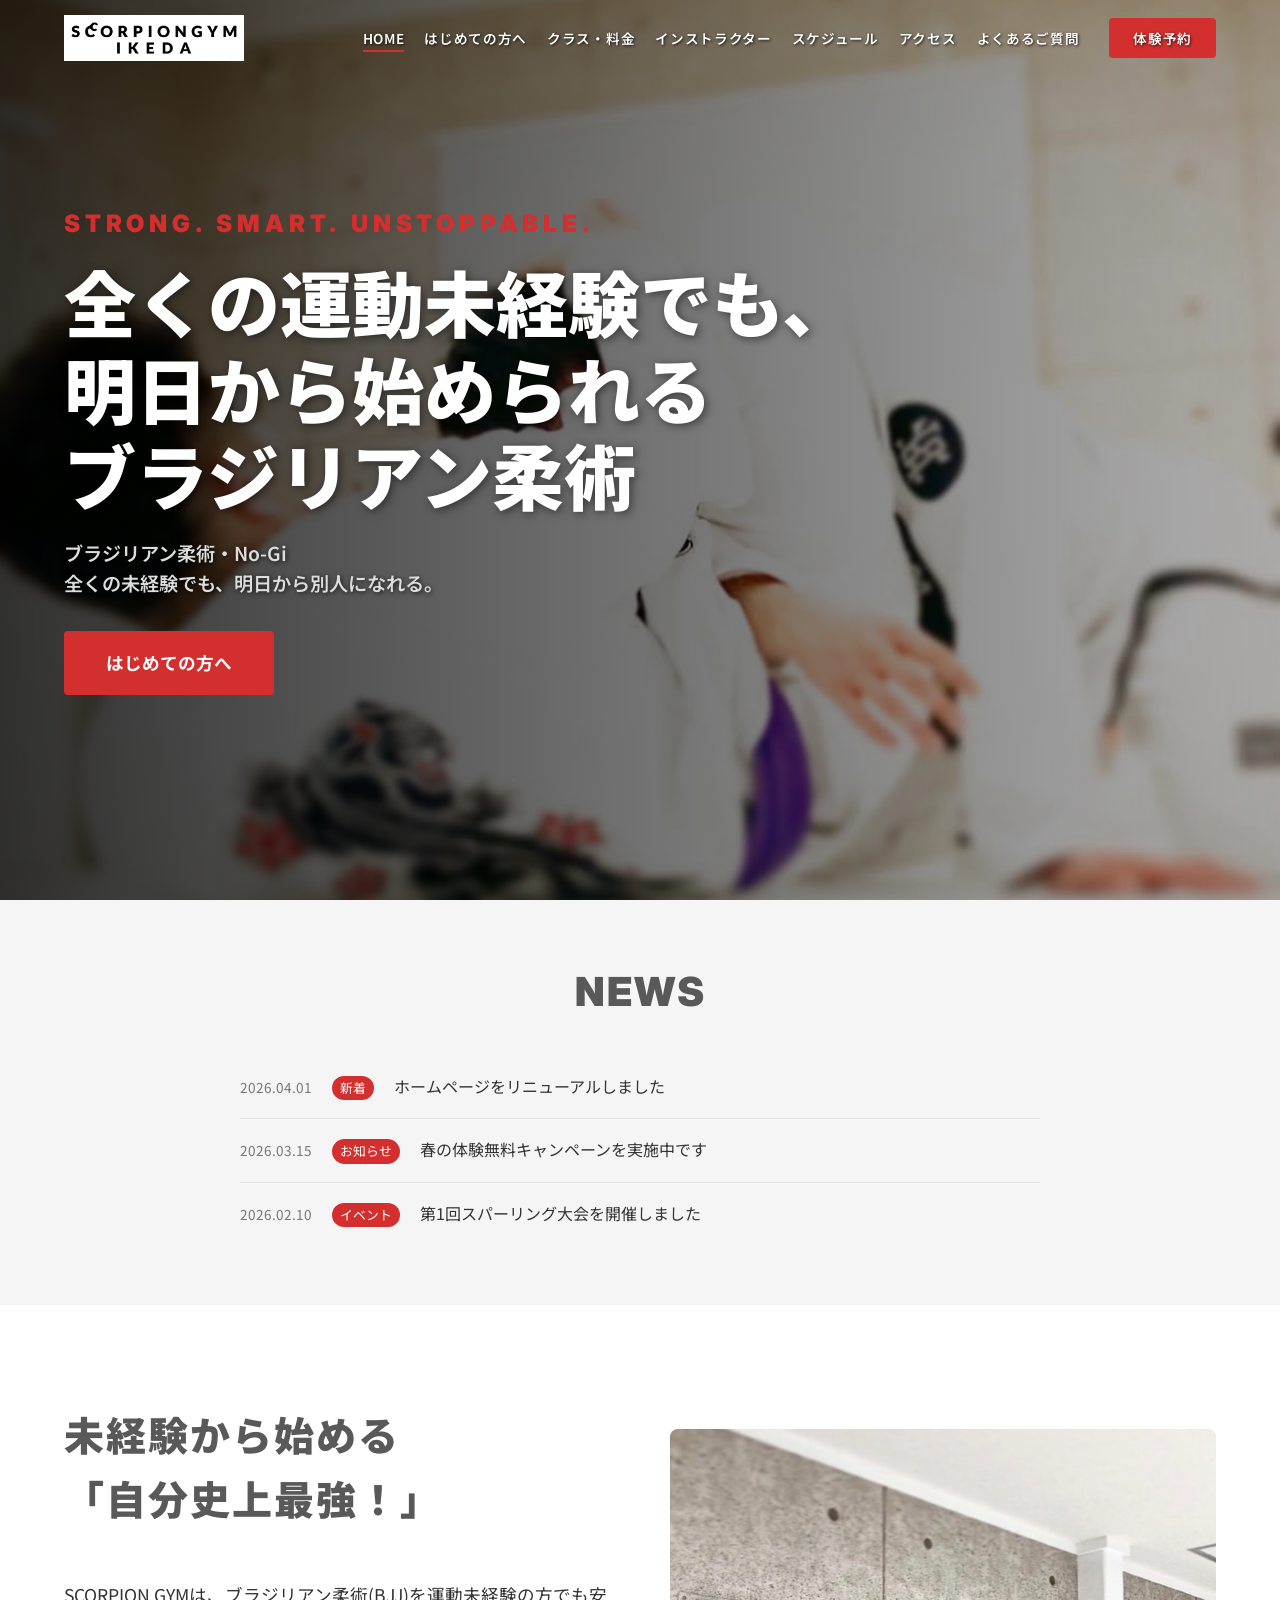
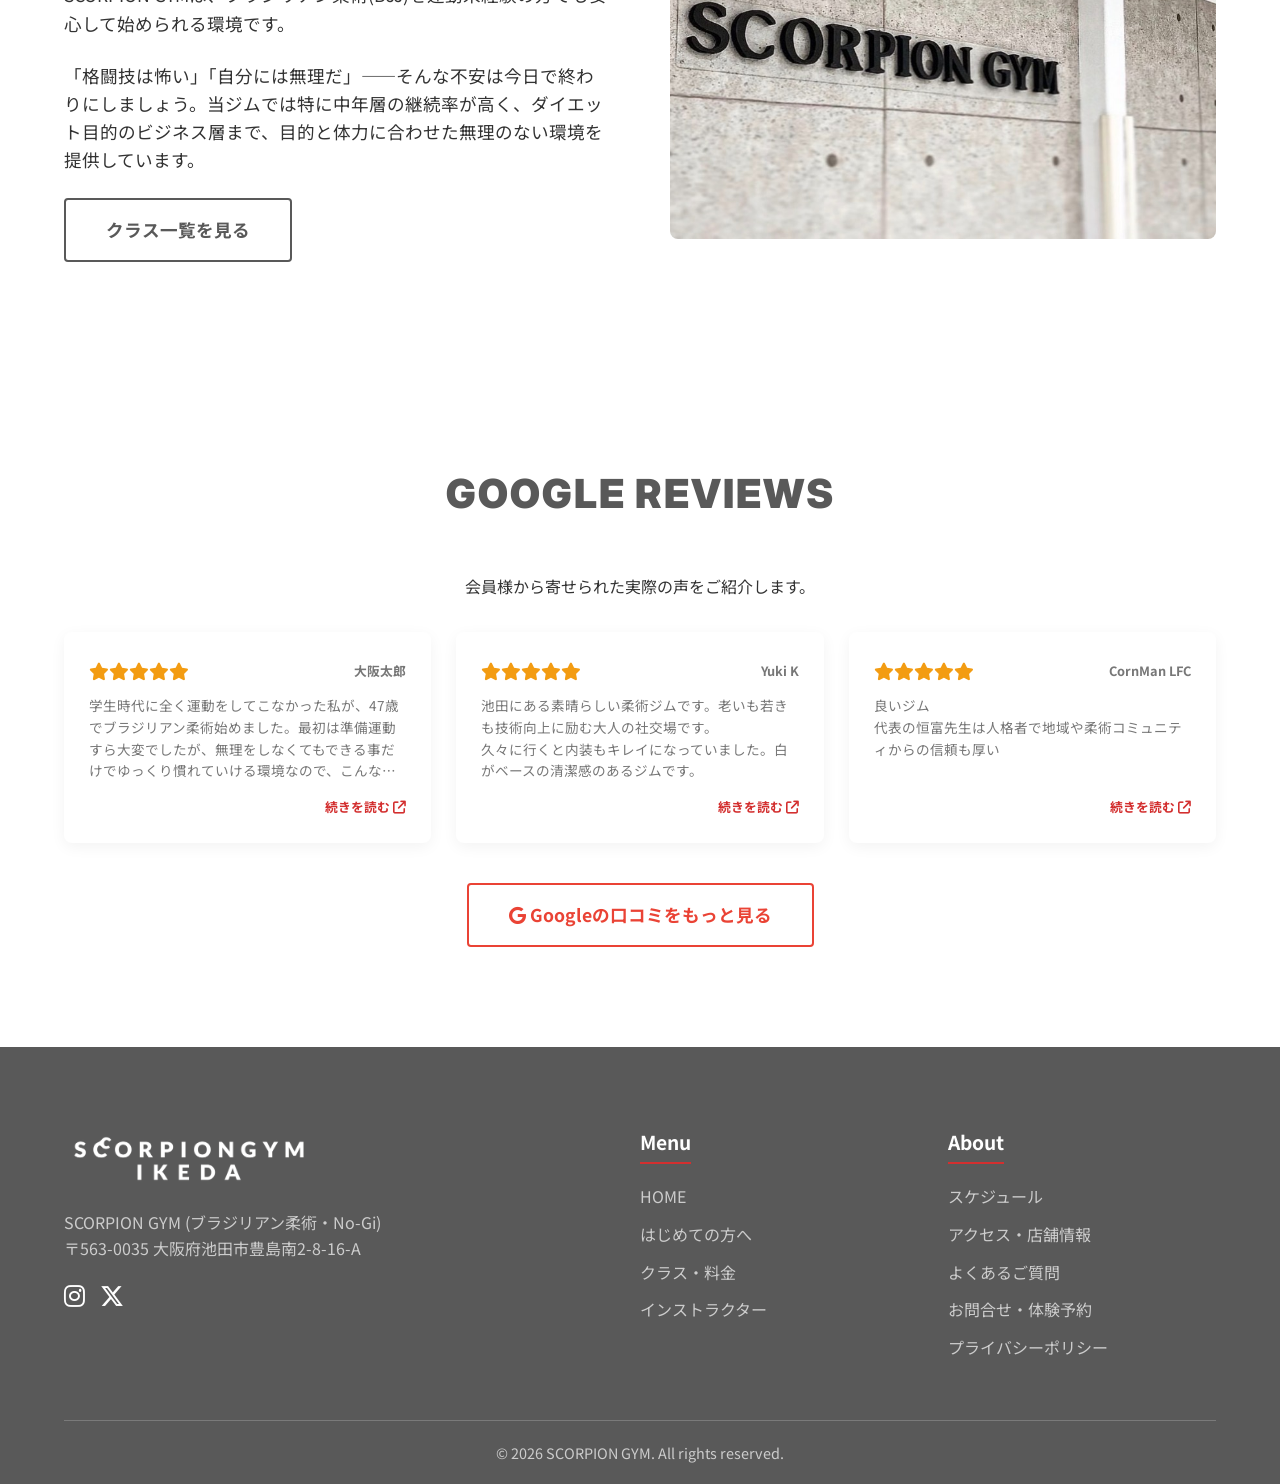
==== commit 29188f46: "fix: コンセプト写真のインラインbox-shadowを削除" ====
--- a/index.html
+++ b/index.html
@@ -124,7 +124,7 @@
             <a href="pricing.html" class="btn btn-outline">クラス一覧を見る</a>
           </div>
           <div class="concept-image">
-            <img src="assets/images/scorpion_sign.jpg" alt="SCORPION GYM エントランス" style="width:100%; border-radius:8px; box-shadow: 20px 20px 0 var(--black); object-fit:cover; aspect-ratio: 4/3;">
+            <img src="assets/images/scorpion_sign.jpg" alt="SCORPION GYM エントランス" style="width:100%; border-radius:8px; object-fit:cover; aspect-ratio: 4/3;">
           </div>
         </div>
       </div>
--- a/css/style.css
+++ b/css/style.css
@@ -347,7 +347,6 @@
 
 .concept-image img {
   border-radius: 8px;
-  box-shadow: 10px 10px 0 var(--black);
 }
 
 /* Instagram Base (retained and refined) */
@@ -450,7 +449,6 @@
 /* Responsive Overrides */
 @media (max-width: 992px) {
   .concept-grid { grid-template-columns: 1fr; }
-  .concept-image img { box-shadow: 6px 6px 0 var(--black); }
   .footer-grid { grid-template-columns: 1fr; }
 }
 
